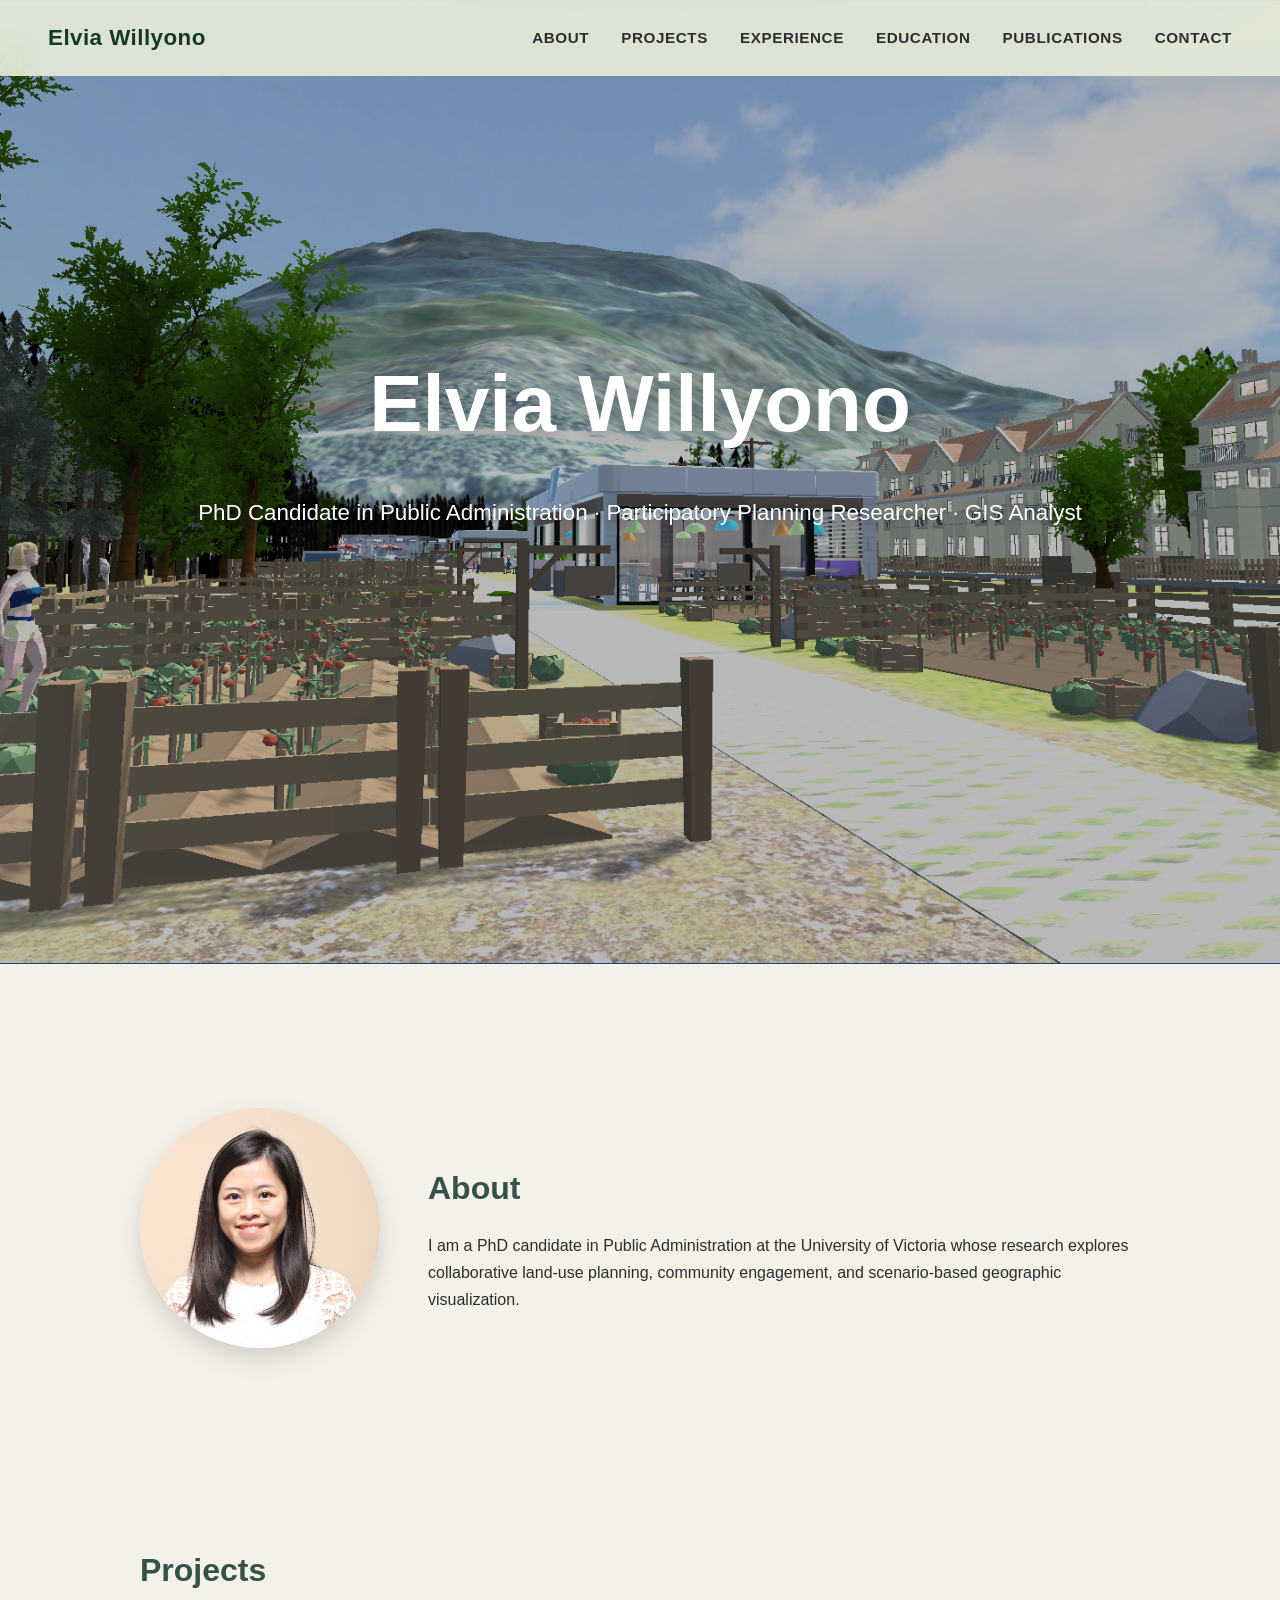
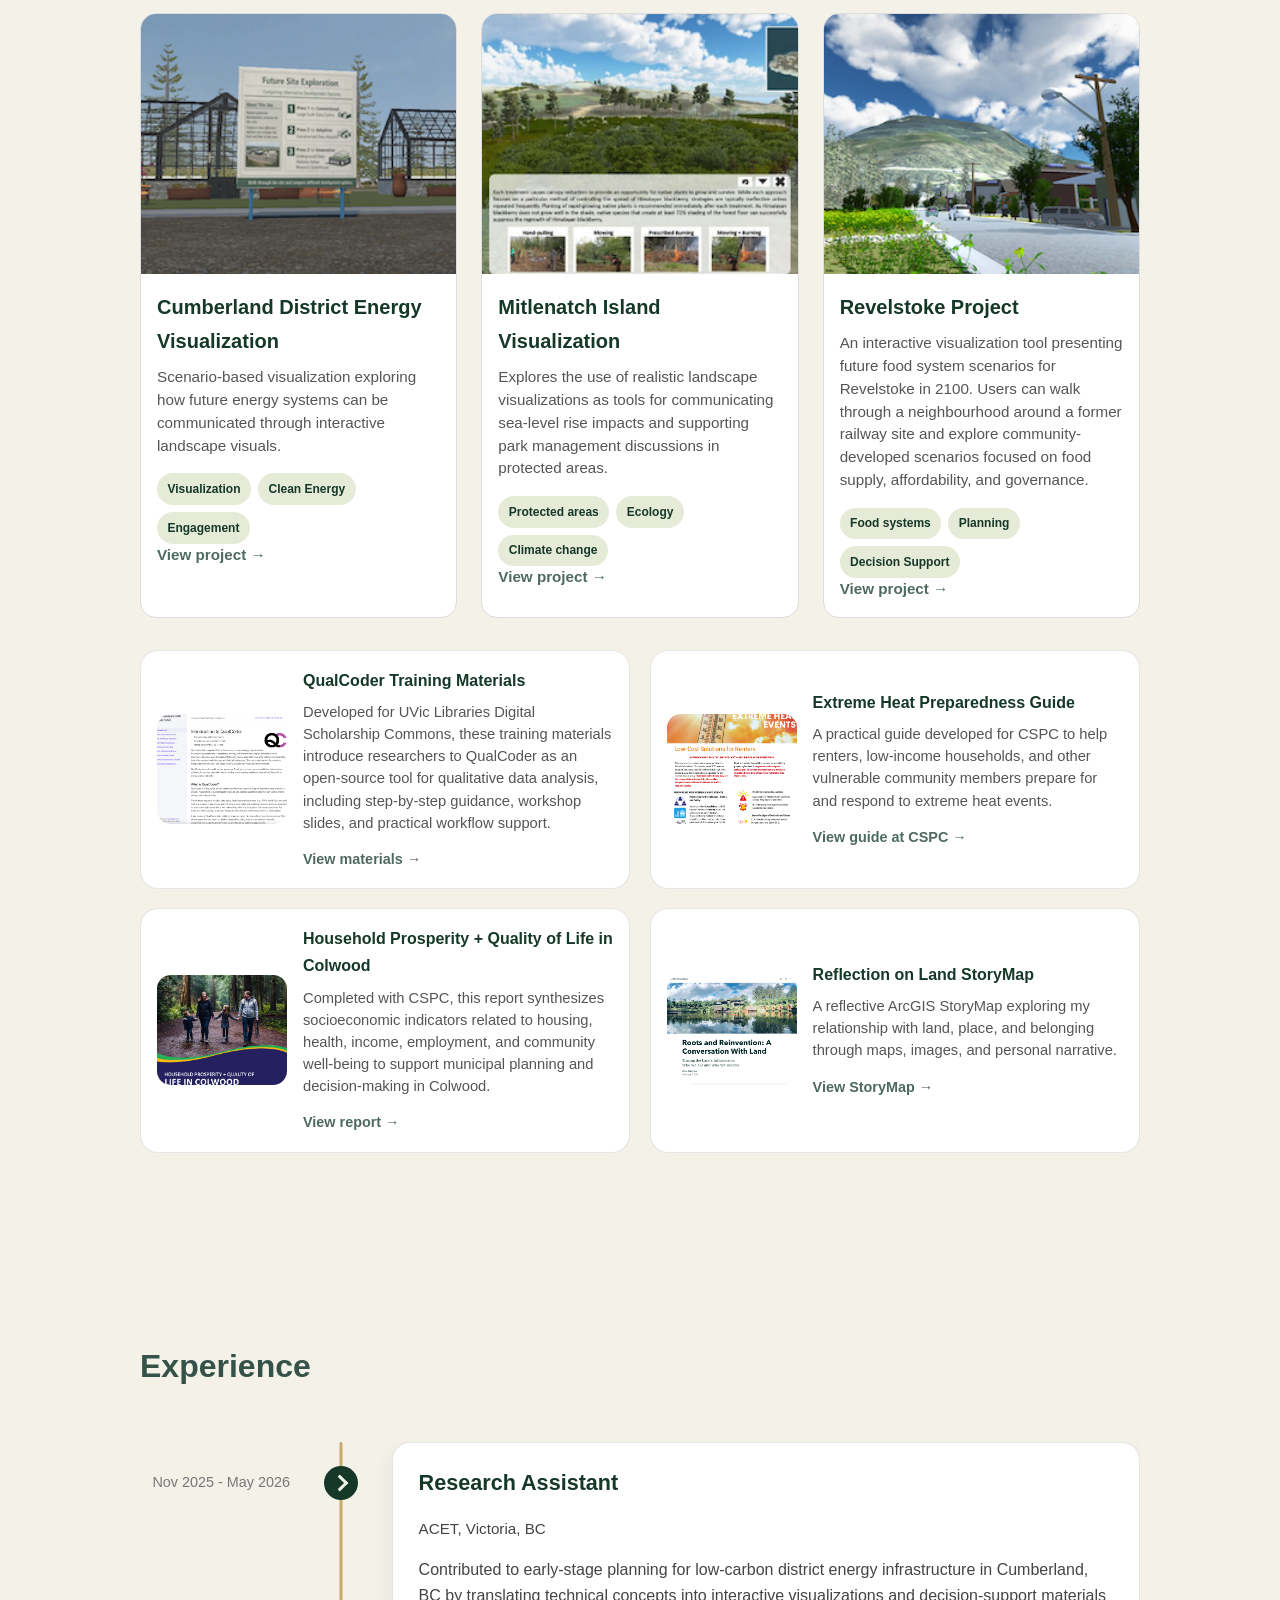
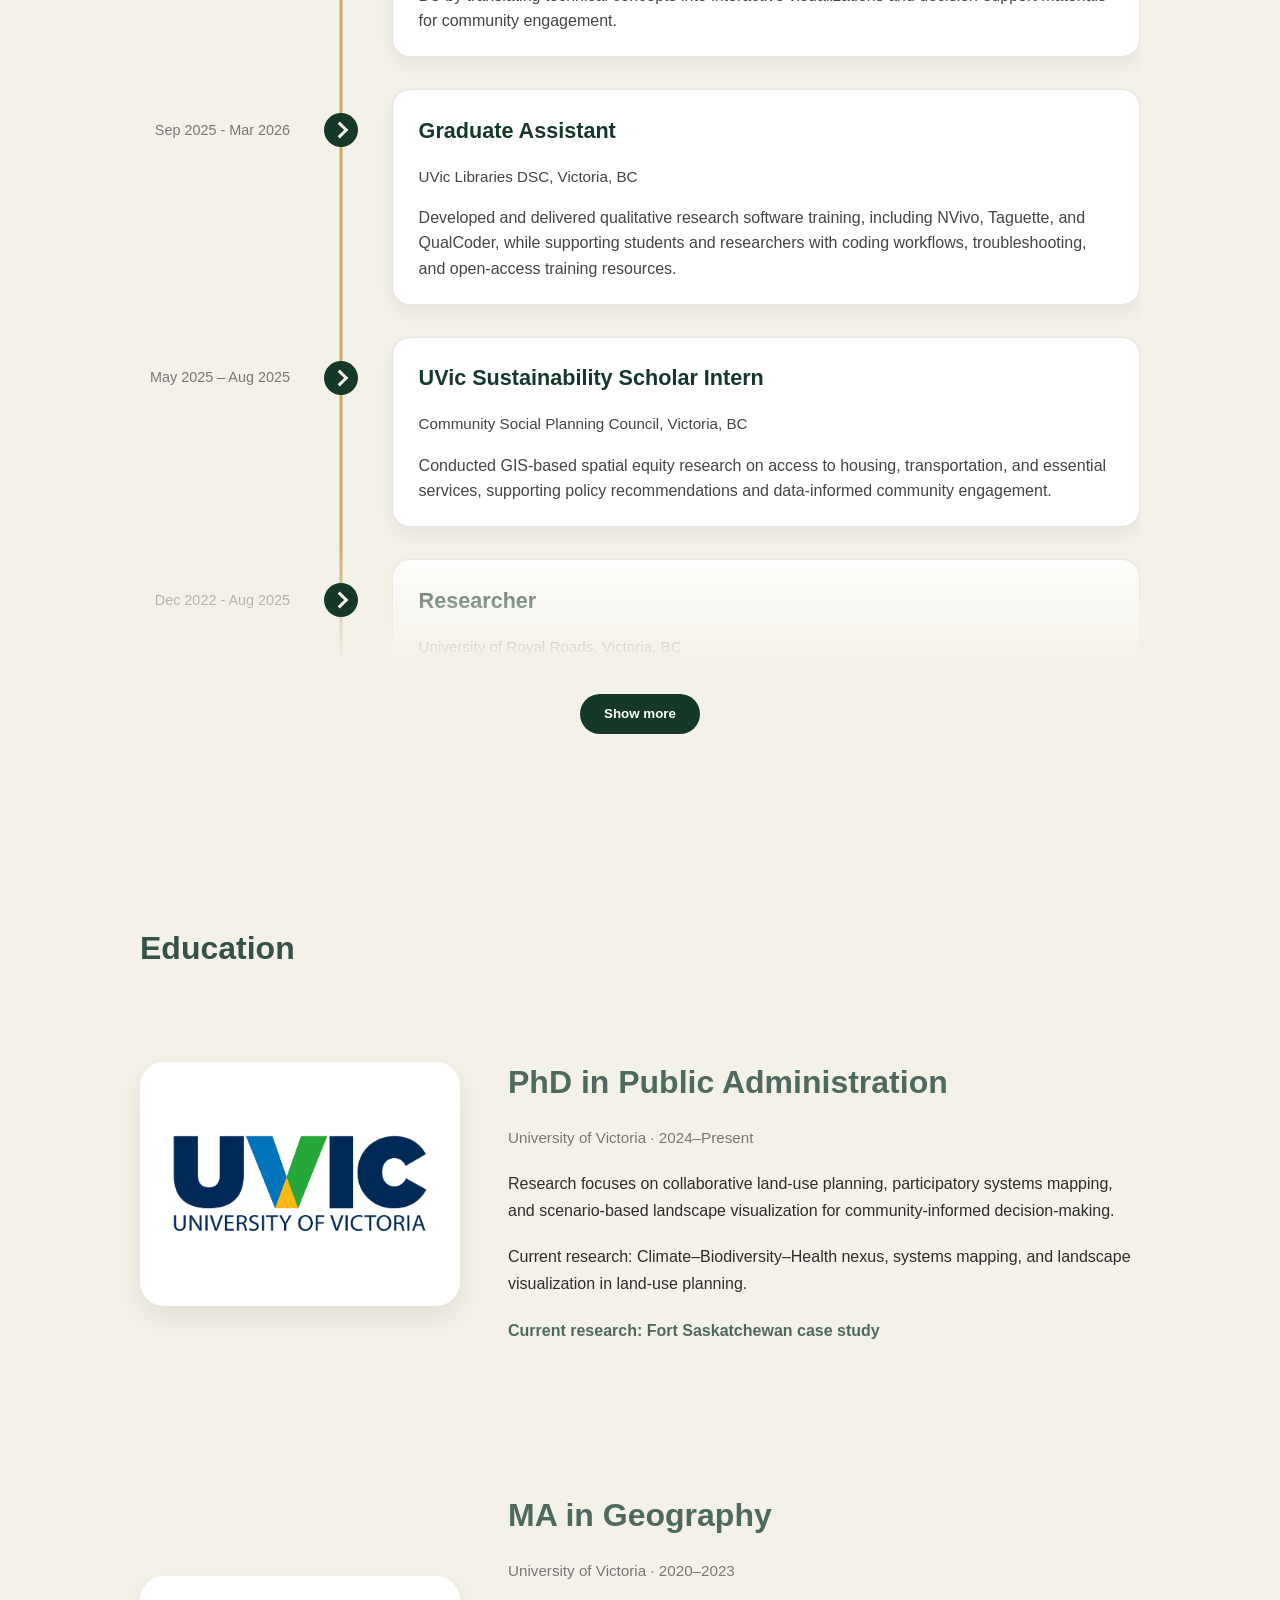
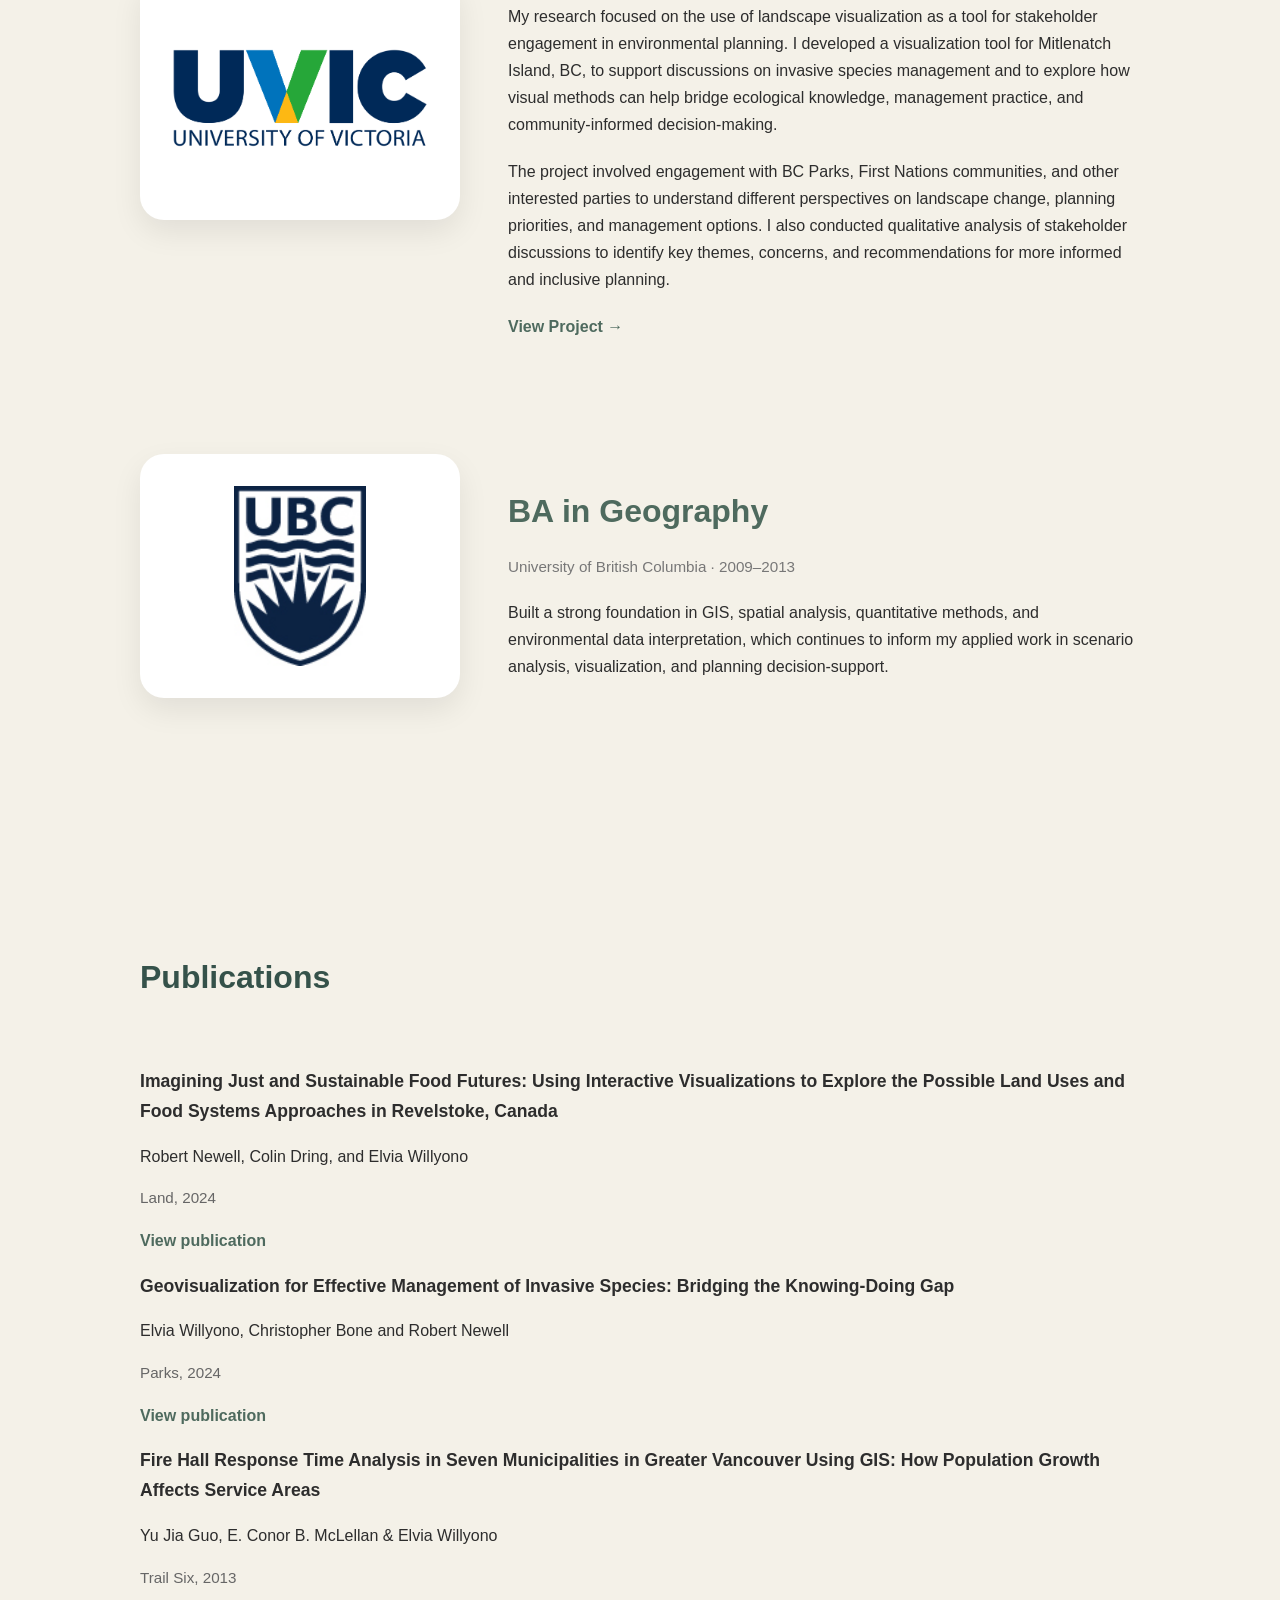
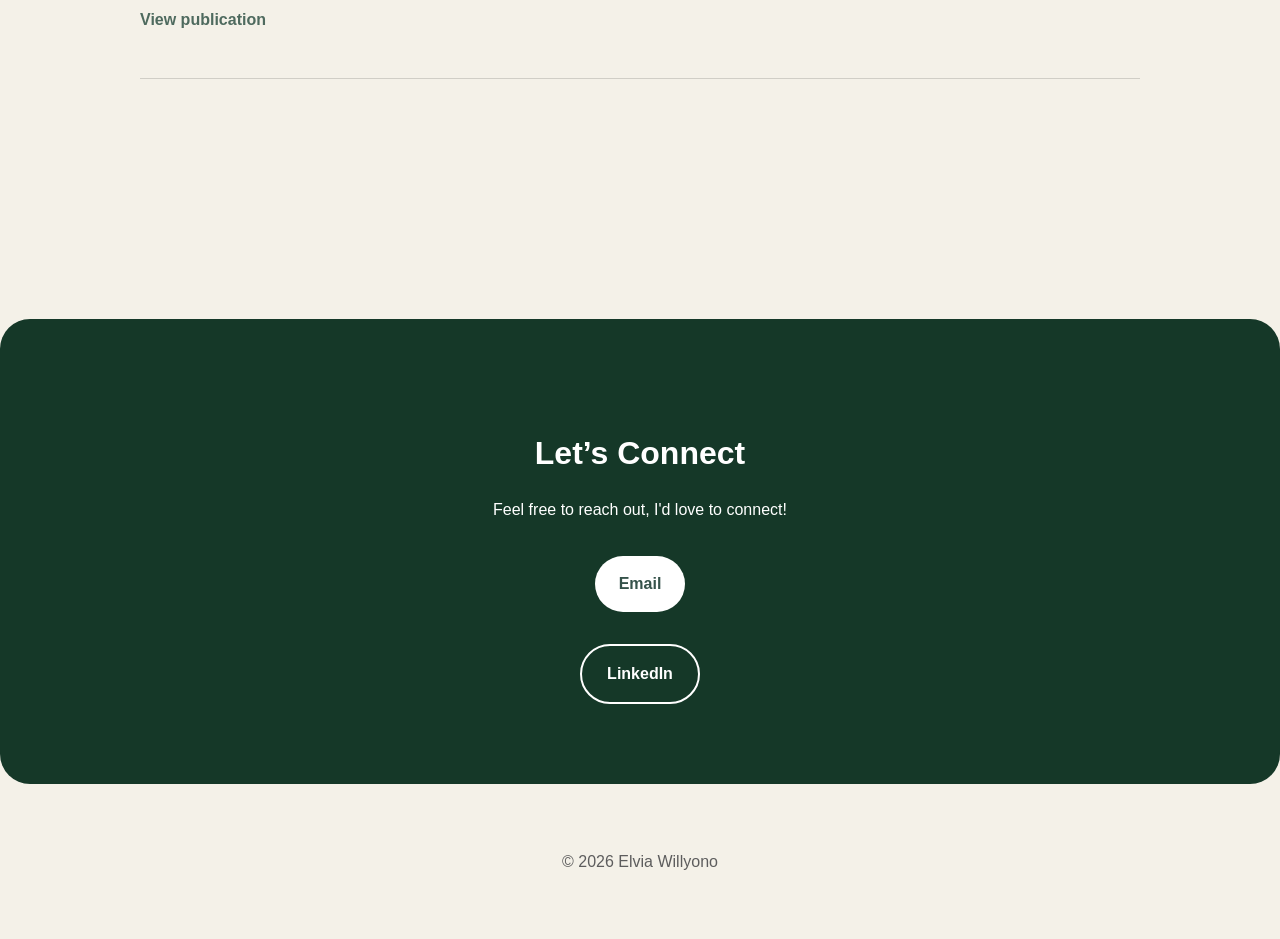
==== index.html @ a0596241 "Update index.html" ====
<!DOCTYPE html>
<html lang="en">
<head>
  <meta charset="UTF-8">
  <meta name="viewport" content="width=device-width, initial-scale=1.0">
  <title>Elvia Willyono</title>
  <link rel="icon" type="image/png" href="favicon.png">
  <link rel="stylesheet" href="style.css">
</head>

<body>
  <header>
<nav>

  <div class="nav-logo">
    <a href="/">Elvia Willyono</a>
  </div>

  <div class="nav-links">
    <a href="#about">ABOUT</a>
    <a href="#projects">PROJECTS</a>
    <a href="#experience">EXPERIENCE</a>
    <a href="#education">EDUCATION</a>
    <a href="#publications">PUBLICATIONS</a>
    <a href="#contact" class="mobile-contact-button">CONTACT</a>
  </div>

</nav>

    <section class="hero">
      <div class="hero-overlay">
      <h1>Elvia Willyono</h1>
      <p class="tagline">PhD Candidate in Public Administration · Participatory Planning Researcher · GIS Analyst</p>
      <!--<p>
        I study how participatory systems mapping, scenario development, and landscape visualization can support more collaborative and community-informed planning.
      </p> -->
    </section>
  </header>

 <main>

<!-- ---------- ABOUT ---------- -->

<section id="about">

  <div class="about-section">

    <div class="about-image">
      <img src="images/profile.jpeg">
    </div>

    <div class="about-text">

      <h2>About</h2>

      <p>
        I am a PhD candidate in Public Administration at the University of Victoria whose research explores collaborative land-use planning, community engagement, and scenario-based geographic visualization.
      </p>

    </div>

  </div>

</section>

<!-- ---------- PROJECTS ---------- -->

<section id="projects" class="projects-section">

  <h2>Projects</h2>

  <!-- <p class="section-intro">
    Selected work across landscape visualization, GIS, climate adaptation,
    knowledge translation, and community-informed planning.
  </p> -->

  <!-- Larger project cards -->
  <div class="featured-project-grid">

    <a href="cumberland/" class="gallery-card featured">
      <img src="images/cumberland-thumb.png"
           alt="Cumberland district energy visualization">

      <div class="gallery-card-text">
        <h3>Cumberland District Energy Visualization</h3>

        <p>
          Scenario-based visualization exploring how future energy systems
          can be communicated through interactive landscape visuals.
        </p>

        <div class="project-tags">
          <span>Visualization</span>
          <span>Clean Energy</span>
          <span>Engagement</span>
        </div>

        <p class="project-card-link">View project →</p>
      </div>
    </a>


    <a href="https://triaslab.ca/mitlenatch-island" class="gallery-card featured">
      <img src="images/mitlenatch-thumb.png"
           alt="Mitlenatch Island visualization">

      <div class="gallery-card-text">
        <h3>Mitlenatch Island Visualization</h3>

        <p>
          Explores the use of realistic landscape visualizations as tools for communicating sea-level rise impacts and supporting park 
          management discussions in protected areas.
        </p>

        <div class="project-tags">
          <span>Protected areas</span>
          <span>Ecology</span>
          <span>Climate change</span>
        </div>

        <p class="project-card-link">View project →</p>
      </div>
    </a>


    <a href="https://triaslab.ca/equitable-food-systems" class="gallery-card featured">
      <img src="images/revelstoke-thumb.png"
           alt="Revelstoke project">

      <div class="gallery-card-text">
        <h3>Revelstoke Project</h3>

        <p>
          An interactive visualization tool presenting future food system scenarios for Revelstoke in 2100. Users can walk through a neighbourhood around 
          a former railway site and explore community-developed scenarios focused on food supply, affordability, and governance.
        </p>

        <div class="project-tags">
          <span>Food systems</span>
          <span>Planning</span>
          <span>Decision Support</span>
        </div>

        <p class="project-card-link">View project →</p>
      </div>
    </a>

  </div>


  <!-- Smaller project cards -->
<div class="small-project-grid">

  <a href="https://uviclibraries.github.io/qualcoder/" 
      class="small-project-card"
      target="_blank"
      rel="noopener noreferrer">
    
    <img src="images/qualcoder-thumb.png"
         alt="QualCoder workshop materials">

    <div class="small-project-content">
      <h3>QualCoder Training Materials</h3>

      <p>
        Developed for UVic Libraries Digital Scholarship Commons, these training materials introduce researchers to QualCoder 
        as an open-source tool for qualitative data analysis, including step-by-step guidance, workshop slides, and practical workflow support.
      </p>

      <span class="small-project-link">View materials →</span>
    </div>
  </a>
  
  <a href="https://communitycouncil.ca/preparing-for-extreme-heat-events/" 
    class="small-project-card"
    target="_blank"
    rel="noopener noreferrer">
    
    <img src="images/cspc-thumb.png"
         alt="Extreme heat preparedness guide">

    <div class="small-project-content">
      <h3>Extreme Heat Preparedness Guide</h3>

      <p>
        A practical guide developed for CSPC to help renters, low-income households,
        and other vulnerable community members prepare for and respond to extreme heat events.
      </p>      

      <span class="small-project-link">View guide at CSPC →</span>
    </div>
  </a>


  <a href="https://www.colwood.ca/sites/default/files/2024-06/CSPC_Colwood%20Prosperity%20Project_April%2021_2023.pdf"
    class="small-project-card"
    target="_blank"
    rel="noopener noreferrer">
    
    <img src="images/colwood-thumb.png"
         alt="Household prosperity report for Colwood">

    <div class="small-project-content">
      <h3>Household Prosperity + Quality of Life in Colwood</h3>

      <p>
        Completed with CSPC, this report synthesizes socioeconomic indicators related to housing, health, income, employment, 
        and community well-being to support municipal planning and decision-making in Colwood.
      </p>

      <span class="small-project-link">View report →</span>
    </div>
  </a>

  <a href="https://storymaps.arcgis.com/stories/a9d90d03248b4c1bad5280a3660bb5fb" class="small-project-card"
    target="_blank"
    rel="noopener noreferrer">
    
    <img src="images/storymap-thumb.png"
         alt="ArcGIS StoryMap project">

    <div class="small-project-content">
      <h3>Reflection on Land StoryMap</h3>

      <p>
        A reflective ArcGIS StoryMap exploring my relationship with land, place, and belonging through maps, 
        images, and personal narrative.
      </p>

      <span class="small-project-link">View StoryMap →</span>
    </div>
  </a>

</div>

</section>

<!-- ---------- EXPERIENCE ---------- -->

<section id="experience" class="experience-section">

  <h2>Experience</h2>

  <div class="experience-timeline-wrapper" id="experienceTimeline">

    <div class="experience-timeline">

      <article class="experience-item">
        <div class="experience-date">Nov 2025 - May 2026</div>

        <div class="experience-marker"></div>

        <div class="experience-card">
          <h3>Research Assistant</h3>
          <p class="experience-meta">
            ACET, Victoria, BC
          </p>
          <p>
            Contributed to early-stage planning for low-carbon district energy infrastructure in Cumberland, BC 
            by translating technical concepts into interactive visualizations and decision-support materials 
            for community engagement.
          </p>
        </div>
      </article>


      <article class="experience-item">
        <div class="experience-date">Sep 2025 - Mar 2026</div>

        <div class="experience-marker"></div>

        <div class="experience-card">
          <h3>Graduate Assistant</h3>
          <p class="experience-meta">
            UVic Libraries DSC, Victoria, BC
          </p>
          <p>
            Developed and delivered qualitative research software training, including NVivo, 
            Taguette, and QualCoder, while supporting students and researchers with coding 
            workflows, troubleshooting, and open-access training resources.
          </p>
        </div>
      </article>


      <article class="experience-item">
        <div class="experience-date">May 2025 – Aug 2025</div>

        <div class="experience-marker"></div>

        <div class="experience-card">
          <h3>UVic Sustainability Scholar Intern</h3>
          <p class="experience-meta">
            Community Social Planning Council, Victoria, BC
          </p>
          <p>
            Conducted GIS-based spatial equity research on access to housing, transportation, 
            and essential services, supporting policy recommendations and data-informed community engagement.
          </p>
        </div>
      </article>


      <article class="experience-item">
        <div class="experience-date">Dec 2022 - Aug 2025</div>

        <div class="experience-marker"></div>

        <div class="experience-card">
          <h3> Researcher</h3>
          <p class="experience-meta">
            University of Royal Roads, Victoria, BC
          </p>
          <p>
            Developed interactive visualizations of community-generated food system scenarios for Revelstoke, BC, 
            supporting stakeholder workshops on climate justice, food systems planning, and JEDI-informed futures.
          </p>
        </div>
      </article>


      <article class="experience-item">
        <div class="experience-date">Dec 2022 - Dec 2023</div>

        <div class="experience-marker"></div>

        <div class="experience-card">
          <h3>Research Assistant</h3>
          <p class="experience-meta">
            Community Social Planning Council, Victoria, BC
          </p>
          <p>
            Co-developed a practical extreme heat preparedness guide and a household prosperity baseline 
            report for the City of Colwood, translating research and socioeconomic indicators into public-facing 
            and policy-relevant resources.
          </p>
        </div>
      </article>

      <article class="experience-item">
        <div class="experience-date">Jul 2021 - Dec 2021</div>

        <div class="experience-marker"></div>

        <div class="experience-card">
          <h3>Teaching Assistant</h3>
          <p class="experience-meta">
            University of Victoria, Victoria, BC
          </p>
          <p>
            Supported undergraduate instruction in GPS navigation, 
            field data collection, GIS analysis, spatial modelling, mapping, and multicriteria analysis.
          </p>
        </div>
      </article>

      <article class="experience-item">
        <div class="experience-date">Sep 2016 - Aug 2020</div>

        <div class="experience-marker"></div>

        <div class="experience-card">
          <h3>IT Manager/Associate Geospatial Specialist</h3>
          <p class="experience-meta">
            Government Technology Agency of Singapore
          </p>
          <p>
            Managed GIS and IT projects supporting public service delivery, including a rapid public-facing parks 
            footfall web map, a multi-million-dollar tree inventory platform, and technical documentation for 
            system implementation.
          </p>
        </div>
      </article>

      <article class="experience-item">
        <div class="experience-date">Jan 2016 - Sep 2016</div>

        <div class="experience-marker"></div>

        <div class="experience-card">
          <h3>Research Assistant</h3>
          <p class="experience-meta">
            National Institute of Education, Singapore
          </p>
          <p>
            Contributed to an online resource portal for secondary school teachers to support the integration of 
            GIS and geospatial technologies into classroom learning.
          </p>
        </div>
      </article>

       <article class="experience-item">
        <div class="experience-date">Jan 2014 - Jan 2014</div>

        <div class="experience-marker"></div>

        <div class="experience-card">
          <h3>GIS Engineert</h3>
          <p class="experience-meta">
            Esri, Singapore
          </p>
          <p>
            Managed large-scale spatial databases, standardized GIS data governance processes, 
            automated geospatial workflows, and delivered professional ArcGIS training across multiple technical topics.
          </p>
        </div>
      </article>

    </div>

  </div>

  <button class="show-more-button" onclick="toggleExperience()" id="experienceButton">
    Show more
  </button>

</section>

<!-- ---------- EDUCATION ---------- -->

<section id="education">

  <h2>Education</h2>

  <div class="education-card">

    <div class="education-image">
      <img src="images/uvic-thumb.png"
           alt="University of Victoria">
    </div>

    <div class="education-content">

      <h3>
        PhD in Public Administration
      </h3>

      <p class="education-meta">
        University of Victoria · 2024–Present
      </p>

      <p>
        Research focuses on collaborative land-use planning,
        participatory systems mapping, and scenario-based
        landscape visualization for community-informed
        decision-making.
      </p>

      <p class="education-note">
        Current research: Climate–Biodiversity–Health nexus, systems mapping,
        and landscape visualization in land-use planning.
      </p>

      <a class="education-link" target="_blank"
         href="https://triaslab.ca/land-use">
        Current research: Fort Saskatchewan case study
      </a>

    </div>

  </div>

  <div class="education-card">

    <div class="education-image">
      <img src="images/uvic-thumb.png"
           alt="University of Victoria">
    </div>

    <div class="education-content">

      <h3>
        MA in Geography
      </h3>

      <p class="education-meta">
        University of Victoria · 2020–2023
      </p>

      <p>
        My research focused on the use of landscape visualization as a tool for stakeholder engagement 
        in environmental planning. I developed a visualization tool for Mitlenatch Island, BC, to support discussions 
        on invasive species management and to explore how visual methods can help bridge ecological knowledge, 
        management practice, and community-informed decision-making.
      </p>

      <p>
        The project involved engagement with BC Parks, First Nations communities, and other interested parties to understand 
        different perspectives on landscape change, planning priorities, and management options. I also conducted qualitative 
        analysis of stakeholder discussions to identify key themes, concerns, and recommendations for more informed and 
        inclusive planning.
      </p>

      <a class="education-link" target="_blank"
         href="https://triaslab.ca/mitlenatch-island">
        View Project →
      </a>

    </div>

  </div>

  <div class="education-card">

    <div class="education-image">
      <img src="images/ubc-thumb.jpg"
           alt="University of British Columbia">
    </div>

    <div class="education-content">

      <h3>
        BA in Geography
      </h3>

      <p class="education-meta">
        University of British Columbia · 2009–2013
      </p>

      <p>
        Built a strong foundation in GIS, spatial analysis, quantitative methods, and environmental data interpretation, 
        which continues to inform my applied work in scenario analysis, visualization, and planning decision-support.
      </p>

    </div>

  </div>

</section>

<!-- ---------- PUBLICATIONS ---------- -->

<section id="publications">

  <h2>Publications</h2>

  <div class="publication-item">

    <p class="pub-title">
      Imagining Just and Sustainable Food Futures: Using Interactive Visualizations to Explore the Possible Land Uses and Food Systems Approaches in Revelstoke, Canada 
    </p>
    <p class="pub-authors">
      Robert Newell, Colin Dring, and Elvia Willyono
    </p>
    <p class="pub-details">
      Land, 2024
    </p>
    <p>
      <a href="https://www.mdpi.com/2073-445X/13/9/1345" target="_blank">
        View publication
      </a>
    </p>

   <p class="pub-title">
      Geovisualization for Effective Management of Invasive Species: Bridging the Knowing-Doing Gap
    </p>
    <p class="pub-authors">
      Elvia Willyono, Christopher Bone and Robert Newell
    </p>
    <p class="pub-details">
      Parks, 2024
    </p>
    <p>
      <a href="https://www.researchgate.net/profile/Robert-Newell-3/publication/380873607_Geovisualisation_for_effective_management_of_invasive_species_Bridging_the_knowing-doing_gap/links/66a7e19175fcd863e5e87e8a/Geovisualisation-for-effective-management-of-invasive-species-Bridging-the-knowing-doing-gap.pdf" target="_blank">
        View publication
      </a>
    </p> 

    <p class="pub-title">
      Fire Hall Response Time Analysis in Seven Municipalities in Greater Vancouver Using GIS: How Population Growth Affects Service Areas
    </p>
    <p class="pub-authors">
      Yu Jia Guo, E. Conor B. McLellan & Elvia Willyono
    </p>
    <p class="pub-details">
      Trail Six, 2013
    </p>
    <p>
      <a href="https://trailsix.sites.olt.ubc.ca/files/2017/03/Volume-7-Trail-Six.pdf#page=29" target="_blank">
        View publication
      </a>
    </p> 
  </div>

</section>

</main>

<!-- ---------- CONTACT ---------- --> 
  
<section id="contact" class="contact-section">  
  <h2>Let’s Connect</h2>

  <p>
    Feel free to reach out, I'd love to connect!
  </p>

  <div class="email-container">

  <div class="email-box"
       id="email-box"
       onmouseenter="showEmail()"
       onmouseleave="hideEmail()"
       onclick="copyEmail(event)">

    <span id="email-text">Email</span>

    <button class="copy-button"
            id="copy-btn">
      Copy
    </button>

  </div>

</div>

  <div class="contact-buttons">

    <a class="contact-button secondary"
       href="https://linkedin.com/in/elviaw"
       target="_blank">

       LinkedIn

    </a>

  </div>

</section>

  <!-- FOOTER -->
  
  <footer>
    
    <p>© 2026 Elvia Willyono</p>
    
  </footer>
  
<script>
const myEmail = "elviaw@uvic.ca";

function isMobile() {
  return window.innerWidth <= 768;
}

function showEmail() {
  if (isMobile()) return;

  const box = document.getElementById("email-box");
  box.classList.add("expanded");

  document.getElementById("email-text").innerText = myEmail;
}

function hideEmail() {
  if (isMobile()) return;

  const box = document.getElementById("email-box");
  box.classList.remove("expanded");

  document.getElementById("email-text").innerText = "Email";
  document.getElementById("copy-btn").innerText = "Copy";
}

function copyEmail(event) {
  event.stopPropagation();

  navigator.clipboard.writeText(myEmail);

  const box = document.getElementById("email-box");
  box.classList.add("expanded");

  document.getElementById("email-text").innerText =
    myEmail;

  document.getElementById("copy-btn").style.display =
  "inline-block";

  document.getElementById("copy-btn").innerText =
  "Copied!";

  setTimeout(() => {
    document.getElementById("copy-btn").innerText = "Copy";

    if (isMobile()) {
      box.classList.remove("expanded");
      document.getElementById("email-text").innerText = "Email";
    }
  }, 1500);
}
</script>

<script>
  function toggleExperience() {
    const timeline = document.getElementById("experienceTimeline");
    const button = document.getElementById("experienceButton");

    timeline.classList.toggle("expanded");

    if (timeline.classList.contains("expanded")) {
      button.textContent = "Show less";
    } else {
      button.textContent = "Show more";
    }
  }
</script>

</body>
</html>
---- style.css ----
/* =========================================================
   1. GLOBAL / ALL PAGES
========================================================= */

html {
  scroll-behavior: smooth;
}

body {
  margin: 0;
  font-family: 'Montserrat', sans-serif;
  background-color: #f4f1e8;
  color: #2d2d2d;
  line-height: 1.7;
}

main {
  max-width: 1000px;
  margin: auto;
  padding: 4rem 2rem;
}

section {
  padding: 5rem 0;
}

h2 {
  color: #35524a;
  font-size: 2rem;
  margin-bottom: 1rem;
}


/* =========================================================
   2. NAVIGATION / ALL PAGES - Fixed top navigation bar.
========================================================= */

nav {
  position: fixed;
  top: 0;
  width: 100%;
  display: flex;
  justify-content: space-between;
  align-items: center;
  padding: 1.2rem 3rem;
  background: rgba(229, 235, 215, 0.92);
  backdrop-filter: blur(12px);
  z-index: 1000;
  box-sizing: border-box;
}

.nav-logo a {
  text-decoration: none;
  color: #153828;
  font-size: 1.4rem;
  font-weight: 700;
  letter-spacing: 0.02em;
}

.nav-links {
  display: flex;
  gap: 2rem;
}

.nav-links a {
  text-decoration: none;
  color: #2d2d2d;
  font-weight: 600;
  font-size: 0.95rem;
  letter-spacing: 0.04em;
  transition: 0.2s;
}

.nav-links a:hover {
  opacity: 0.65;
}


/* =========================================================
   3. HOME PAGE HERO - Main landing-page hero section.
========================================================= */

.hero {
  height: 100vh;
  background-image:
    linear-gradient(
      rgba(0, 0, 0, 0.28),
      rgba(0, 0, 0, 0.28)
    ),
    url("images/hero.png");
  background-size: cover;
  background-position: center;
  background-repeat: no-repeat;
  display: flex;
  align-items: center;
  justify-content: center;
  text-align: center;
  padding: 2rem;
  color: white;
}

.hero-overlay {
  max-width: 900px;
  transform: translateY(-70px);
}

.hero h1 {
  font-size: 5rem;
  margin-bottom: 1rem;
  font-weight: 700;
  text-shadow: 0 4px 18px rgba(0, 0, 0, 0.25);
}

.hero p {
  font-size: 1.4rem;
  font-weight: 400;
  text-shadow: 0 2px 10px rgba(0, 0, 0, 0.20);
}


/* =========================================================
   4. HOME PAGE: ABOUT SECTION
========================================================= */

.about-section {
  display: flex;
  gap: 3rem;
  align-items: center;
  flex-wrap: wrap;
}

.about-image img {
  width: 240px;
  height: 240px;
  object-fit: cover;
  border-radius: 50%;
  box-shadow: 0 10px 25px rgba(0, 0, 0, 0.15);
}

.about-text {
  flex: 1;
  min-width: 300px;
}


/* =========================================================
   5. EDUCATION CARDS
========================================================= */

.education-card {
  display: grid;
  grid-template-columns: 320px 1fr;
  gap: 3rem;
  align-items: center;
  margin-top: 3rem;
  padding-bottom: 4rem;
}

.education-image {
  background: white;
  border-radius: 24px;
  padding: 2rem;
  box-shadow: 0 12px 30px rgba(0, 0, 0, 0.08);
}

.education-image img {
  width: 100%;
  height: 180px;
  object-fit: contain;
  display: block;
}

.education-content h3 {
  font-size: 2rem;
  margin-bottom: 0.5rem;
  color: #4e6a5e;
}

.education-meta {
  color: #777;
  font-size: 0.95rem;
  margin-bottom: 1.5rem;
}

.education-content p {
  margin-bottom: 1.2rem;
}

.education-link {
  color: #4e6a5e;
  font-weight: 700;
  text-decoration: none;
}

.education-link:hover {
  opacity: 0.7;
}

/* =========================================================
   EXPERIENCE SECTION
========================================================= */

.experience-section {
  padding: 5rem 0;
}

.experience-section h2 {
  margin-bottom: 3rem;
}

.experience-timeline-wrapper {
  position: relative;
  max-height: 820px;
  overflow: hidden;
  transition: max-height 0.4s ease;
}

.experience-timeline-wrapper::after {
  content: "";
  position: absolute;
  left: 0;
  right: 0;
  bottom: 0;
  height: 120px;
  background: linear-gradient(
    rgba(244, 241, 232, 0),
    #f4f1e8
  );
  pointer-events: none;
  transition: opacity 0.3s ease;
}

.experience-timeline-wrapper.expanded {
  max-height: 3000px;
}

.experience-timeline-wrapper.expanded::after {
  opacity: 0;
}

.experience-timeline {
  position: relative;
}

.experience-timeline::before {
  content: "";
  position: absolute;
  top: 0;
  bottom: 0;
  left: calc(150px + 1rem + 35px);
  width: 3px;
  background-color: #c8a96b;
  border-radius: 999px;
  transform: translateX(-50%);
  z-index: 0;
}

.experience-item {
  display: grid;
  grid-template-columns: 150px 70px 1fr;
  gap: 1rem;
  margin-bottom: 2rem;
  align-items: start;
}

.experience-date {
  color: #777;
  font-size: 0.9rem;
  line-height: 1.5;
  padding-top: 1.9rem;
  text-align: right;
}

.experience-marker {
  position: relative;
  width: 34px;
  height: 34px;
  background-color: #153828;
  border-radius: 50%;
  justify-self: center;
  margin-top: 1.5rem;
  z-index: 2;
}

.experience-marker::before {
  content: "";
  position: absolute;
  top: 50%;
  left: 50%;
  width: 9px;
  height: 9px;
  border-top: 3px solid #f4f1e8;
  border-right: 3px solid #f4f1e8;
  transform: translate(-60%, -50%) rotate(45deg);
}

.experience-marker img {
  width: 100%;
  height: 100%;
  display: block;
  object-fit: contain;
}

.experience-card {
  background: white;
  border: 1px solid rgba(45, 45, 45, 0.12);
  border-radius: 18px;
  padding: 1.4rem 1.6rem;
  box-shadow: 0 8px 22px rgba(0, 0, 0, 0.06);
}

.experience-card h3 {
  margin-top: 0;
  margin-bottom: 0.4rem;
  color: #153828;
  font-size: 1.35rem;
}

.experience-meta {
  color: #777;
  font-size: 0.95rem;
  margin-bottom: 1rem;
}

.experience-card p {
  margin-bottom: 0;
  color: #444;
  line-height: 1.6;
}

.show-more-button {
  display: block;
  margin: 2rem auto 0;
  padding: 0.8rem 1.5rem;
  border: none;
  border-radius: 999px;
  background-color: #153828;
  color: white;
  font-weight: 600;
  cursor: pointer;
  transition: 0.2s ease;
}

.show-more-button:hover {
  transform: translateY(-2px);
  opacity: 0.9;
}


/* =========================================================
   6. HOME PAGE: PUBLICATIONS
========================================================= */

.publication-item {
  padding: 1.8rem 0;
  border-bottom: 1px solid rgba(45, 45, 45, 0.18);
}

.pub-title {
  font-weight: 700;
  font-size: 1.1rem;
  color: #2d2d2d;
  margin-bottom: 0.4rem;
}

.pub-authors {
  margin-bottom: 0.3rem;
}

.pub-details {
  color: #666;
  font-size: 0.95rem;
}

.publication-item a {
  color: #4e6a5e;
  font-weight: 600;
  text-decoration: none;
}

.publication-item a:hover {
  text-decoration: underline;
}

/* =========================================================
   7. PROJECTS SECTION
========================================================= */

.projects-section {
  padding: 5rem 0;
}

.section-intro {
  max-width: 760px;
  margin-bottom: 3rem;
  color: #555;
  line-height: 1.7;
}

/* Larger project cards */

.featured-project-grid {
  display: grid;
  grid-template-columns: repeat(3, 1fr);
  gap: 1.5rem;
  margin-bottom: 2rem;
}

.gallery-card.featured {
  min-height: 540px;
}

.gallery-card.featured img {
  height: 260px;
}

.gallery-card.featured h3 {
  font-size: 1.25rem;
  color: #153828;
}

.project-card-link {
  margin-top: 1rem;
  color: #4e6a5e !important;
  font-weight: 700;
}

/* Tags */

.project-tags {
  display: flex;
  flex-wrap: wrap;
  gap: 0.45rem;
  margin-top: 1rem;
}

.project-tags span {
  font-size: 0.75rem;
  background: #e5ebd7;
  color: #153828;
  padding: 0.35rem 0.65rem;
  border-radius: 999px;
  font-weight: 600;
}

/* Smaller horizontal project cards */

.small-project-grid {
  display: grid;
  grid-template-columns: repeat(2, 1fr);
  gap: 1.2rem;
  margin-top: 2rem;
}

.small-project-card {
  display: grid;
  grid-template-columns: 130px 1fr;
  gap: 1rem;
  align-items: center;
  background: #fff;
  border: 1px solid rgba(45, 45, 45, 0.12);
  border-radius: 18px;
  padding: 1rem;
  text-decoration: none;
  color: inherit;
  transition: transform 0.2s ease, box-shadow 0.2s ease;
}

.small-project-card:hover {
  transform: translateY(-3px);
  box-shadow: 0 10px 24px rgba(0, 0, 0, 0.08);
}

.small-project-card img {
  width: 130px;
  height: 110px;
  object-fit: cover;
  border-radius: 14px;
  display: block;
}

.small-project-content h3 {
  margin-top: 0;
  margin-bottom: 0.45rem;
  color: #153828;
  font-size: 1rem;
}

.small-project-content p {
  margin: 0 0 0.7rem;
  color: #555;
  line-height: 1.5;
  font-size: 0.92rem;
}

.small-project-link {
  color: #4e6a5e;
  font-weight: 700;
  font-size: 0.9rem;
}

/* =========================================================
   8. CUMBERLAND PAGE: HERO Cumberland-specific top section.
========================================================= */

.cumberland-hero {
  height: 100vh;
  display: flex;
  align-items: center;
  justify-content: flex-start;
  background-image:
    linear-gradient(
      to right,
      rgba(248, 248, 244, 0.97) 0%,
      rgba(248, 248, 244, 0.94) 34%,
      rgba(248, 248, 244, 0.68) 52%,
      rgba(248, 248, 244, 0.12) 72%,
      rgba(248, 248, 244, 0.00) 100%
    ),
    url("../images/cumberland-hero.png");
  background-size: cover;
  background-position: center;
  padding-left: 5rem;
}

.cumberland-hero .hero-overlay {
  max-width: 560px;
  text-align: left;
}

.cumberland-hero h1 {
  font-size: 6rem;
  line-height: 0.95;
  color: #153828;
  margin-bottom: 2rem;
  text-shadow: none;
}

.cumberland-hero p {
  font-size: 1.3rem;
  line-height: 1.8;
  color: #2d2d2d;
  max-width: 540px;
  text-shadow: none;
}

.cumberland-hero-line {
  width: 85px;
  height: 3px;
  background-color: #c8a96b;
  margin-bottom: 2rem;
  border-radius: 999px;
}


/* =========================================================
   9. CUMBERLAND PAGE: APPROACH / MODEL COMPARISON
========================================================= */

.model-comparison {
  margin-top: 0.5rem !important;
  margin-bottom: 1rem !important;
  padding-top: 0 !important;
  padding-bottom: 0 !important;
}

.model-comparison h3 {
  margin-top: 0 !important;
  margin-bottom: 1rem;
}

.comparison-grid {
  display: grid;
  grid-template-columns: 1fr 1fr;
  gap: 1.5rem;
  margin-bottom: 0.8rem;
}

.comparison-grid figure {
  margin: 0;
}

.comparison-grid img {
  width: 100%;
  height: auto;
  border-radius: 12px;
  border: 1px solid #ddd;
  display: block;
}

.comparison-grid figcaption {
  margin-top: 0.5rem;
  margin-bottom: 0;
  font-size: 0.9rem;
  color: #666;
  text-align: center;
}

.model-caption {
  margin-top: 0.8rem;
  margin-bottom: 0;
  line-height: 1.7;
  color: #444;
}


/* =========================================================
   10. CUMBERLAND PAGE: LOCATION / MAP SECTION
========================================================= */

.location-section {
  display: grid;
  grid-template-columns: 1fr 1fr;
  gap: 3rem;
  align-items: center;
}

.location-text h2 {
  margin-top: 0;
}

.map-box iframe {
  width: 100%;
  height: 360px;
  border: 0;
  border-radius: 24px;
  box-shadow: 0 10px 25px rgba(0, 0, 0, 0.12);
}


/* =========================================================
   11. CUMBERLAND PAGE: GALLERY
========================================================= */

#gallery {
  margin: 4rem 0;
}

.gallery-grid {
  display: grid;
  grid-template-columns: repeat(3, 1fr);
  gap: 1.5rem;
}

.gallery-card {
  display: flex;
  flex-direction: column;
  background: #fff;
  border: 1px solid #ddd;
  border-radius: 16px;
  overflow: hidden;
  text-decoration: none;
  color: inherit;
  min-height: 420px;
  transition: transform 0.2s ease, box-shadow 0.2s ease;
}

.gallery-card:hover {
  transform: translateY(-4px);
  box-shadow: 0 10px 24px rgba(0, 0, 0, 0.12);
}

.gallery-card img {
  width: 100%;
  height: 280px;
  object-fit: cover;
  object-position: top center !important;
  background-color: #f4f1e8;
  display: block;
}

.gallery-card-text {
  padding: 1rem;
  flex: 1;
}

.gallery-card-text h3 {
  margin-top: 0;
  margin-bottom: 0.5rem;
  font-size: 1.05rem;
}

.gallery-card-text p {
  margin: 0;
  line-height: 1.5;
  font-size: 0.95rem;
  color: #555;
}


/* =========================================================
   12. CUMBERLAND PAGE: RELATED WORK
========================================================= */

#related-work {
  margin: 4rem 0;
}

#related-work > p {
  max-width: 900px;
  line-height: 1.7;
  margin-bottom: 1.5rem;
}

.related-work-grid {
  display: grid;
  grid-template-columns: repeat(2, 1fr);
  gap: 1.2rem;
}

.related-card {
  display: block;
  padding: 1.2rem;
  border: 1px solid #ddd;
  border-radius: 14px;
  background: #fff;
  text-decoration: none;
  color: inherit;
  transition: transform 0.2s ease, box-shadow 0.2s ease;
}

.related-card:hover {
  transform: translateY(-3px);
  box-shadow: 0 8px 22px rgba(0, 0, 0, 0.1);
}

.related-card h3 {
  margin-top: 0;
  margin-bottom: 0.6rem;
  font-size: 1.05rem;
}

.related-card p {
  margin-bottom: 0.8rem;
  line-height: 1.6;
  color: #555;
}

.related-card span {
  font-size: 0.9rem;
  font-weight: 600;
  color: #153828;
}


/* =========================================================
   13. CONTACT SECTION - all pages
========================================================= */

.contact-section {
  background-color: #153828;
  color: white;
  padding: 5rem 2rem;
  text-align: center;
  border-radius: 30px;
  margin-top: 6rem;
}

.contact-section h2 {
  color: white;
  margin-bottom: 1rem;
}

.contact-buttons {
  display: flex;
  justify-content: center;
  gap: 1rem;
  flex-wrap: wrap;
  margin-top: 2rem;
}

.contact-button {
  display: inline-block;
  padding: 0.9rem 1.6rem;
  background-color: white;
  color: #35524a;
  text-decoration: none;
  border-radius: 999px;
  font-weight: 600;
  transition: 0.2s;
}

.contact-button:hover {
  transform: translateY(-2px);
  opacity: 0.9;
}

.contact-button.secondary {
  background-color: transparent;
  border: 2px solid white;
  color: white;
}

.email-row {
  display: flex;
  justify-content: center;
  align-items: center;
  gap: 1rem;
  margin-top: 2rem;
  flex-wrap: wrap;
}

.email-text {
  font-weight: 500;
}


/* =========================================================
   14. EMAIL INTERACTION
========================================================= */

.email-container {
  display: flex;
  justify-content: center;
  margin-top: 2rem;
}

.email-box {
  display: inline-flex;
  align-items: center;
  justify-content: center;
  gap: 1rem;
  background-color: white;
  color: #35524a;
  padding: 0.9rem 1.5rem;
  border-radius: 999px;
  font-weight: 600;
  cursor: pointer;
  transition: all 0.25s ease;
}

.copy-button {
  display: none;
  border: none;
  background-color: #35524a;
  color: white;
  padding: 0.45rem 0.9rem;
  border-radius: 999px;
  cursor: pointer;
  font-weight: 600;
  transition: 0.2s;
}

.copy-button:hover {
  opacity: 0.85;
}

.email-box.expanded .copy-button {
  display: inline-block;
}


/* =========================================================
   15. FOOTER / ALL PAGES
========================================================= */

footer {
  text-align: center;
  padding: 3rem;
  color: #5d5d5d;
}


/* =========================================================
   16. RESPONSIVE: TABLET These styles only apply on screens 900px wide or smaller.
========================================================= */

@media (max-width: 900px) {
  .gallery-grid {
    grid-template-columns: repeat(2, 1fr);
  }

   .featured-project-grid {
    grid-template-columns: 1fr;
  }

  .small-project-grid {
    grid-template-columns: 1fr;
  }

  .gallery-card.featured {
    min-height: auto;
  }

  .gallery-card.featured img {
    height: 220px;
  }
}

@media (max-width: 600px) {
  .small-project-card {
    grid-template-columns: 1fr;
  }

  .small-project-card img {
    width: 100%;
    height: 180px;
  }
}


/* =========================================================
   17. RESPONSIVE: MOBILE / TABLET These styles only apply on screens 768px wide or smaller.
========================================================= */

@media (max-width: 768px) {
    nav {
    flex-direction: row;
    justify-content: space-between;
    align-items: center;
    padding: 0.9rem 1.1rem;
  }

  .nav-logo a {
    font-size: 1.1rem;
  }

  .nav-links {
    display: flex;
    justify-content: flex-end;
    align-items: center;
    gap: 0;
  }

  .nav-links a {
    display: none;
  }

  .nav-links a.mobile-contact-button {
    display: inline-block;
    background-color: #153828;
    color: white;
    padding: 0.55rem 1rem;
    border-radius: 999px;
    font-size: 0.85rem;
    font-weight: 600;
    letter-spacing: 0.02em;
  }

  .nav-links a.mobile-contact-button:hover {
    opacity: 0.85;
  }

  .hero {
    padding: 1rem;
    height: 85vh;
  }

  .hero h1 {
    font-size: 2.8rem;
    line-height: 1.1;
  }

  .hero p {
    font-size: 1rem;
  }

  main {
    padding: 2rem 1.2rem;
  }

  section {
    padding: 3rem 0;
  }

  h2 {
    font-size: 1.6rem;
  }

  .about-section {
    flex-direction: column;
    text-align: center;
  }

  .about-image img {
    width: 180px;
    height: 180px;
  }

  .education-card {
    grid-template-columns: 1fr;
  }

  .education-pimage img {
    height: 220px;
  }

  .comparison-grid {
    grid-template-columns: 1fr;
  }

  .location-section {
    grid-template-columns: 1fr;
  }

  .map-box iframe {
    height: 300px;
  }

  .cumberland-hero {
    padding-left: 2rem;
    padding-right: 2rem;
    justify-content: center;
    align-items: center;
    background-image:
      linear-gradient(
        rgba(248, 248, 244, 0.90),
        rgba(248, 248, 244, 0.90)
      ),
      url("../images/cumberland-hero.png");
  }

  .cumberland-hero .hero-overlay {
    max-width: 100%;
    text-align: left;
    margin-left: 0;
  }

  .cumberland-hero h1 {
    font-size: 3.2rem;
  }

  .cumberland-hero p {
    font-size: 1rem;
  }

  .cumberland-hero-line {
    margin-left: 0;
  }

  .related-work-grid {
    grid-template-columns: 1fr;
  }
   
  .experience-timeline::before {
    left: 14px;
    width: 3px;
    transform: translateX(-50%);
  }

  .experience-item {
    grid-template-columns: 28px 1fr;
    gap: 1rem;
  }

  .experience-date {
    grid-column: 2;
    text-align: left;
    padding-top: 0;
    margin-bottom: -0.5rem;
  }

  .experience-marker {
    width: 30px;
    height: 30px;
    margin-top: 0.1rem;
  }

  .experience-marker::before {
    width: 8px;
    height: 8px;
    border-top: 3px solid #f4f1e8;
    border-right: 3px solid #f4f1e8;
  }

  .experience-card {
    grid-column: 2;
  }

  .experience-card h3 {
    font-size: 1.15rem;
  }
}


/* =========================================================
   18. RESPONSIVE: SMALL MOBILE These styles only apply on screens 600px wide or smaller.
========================================================= */

@media (max-width: 600px) {
  .gallery-grid {
    grid-template-columns: 1fr;
  }

  .gallery-card img {
    height: auto;
  }
}
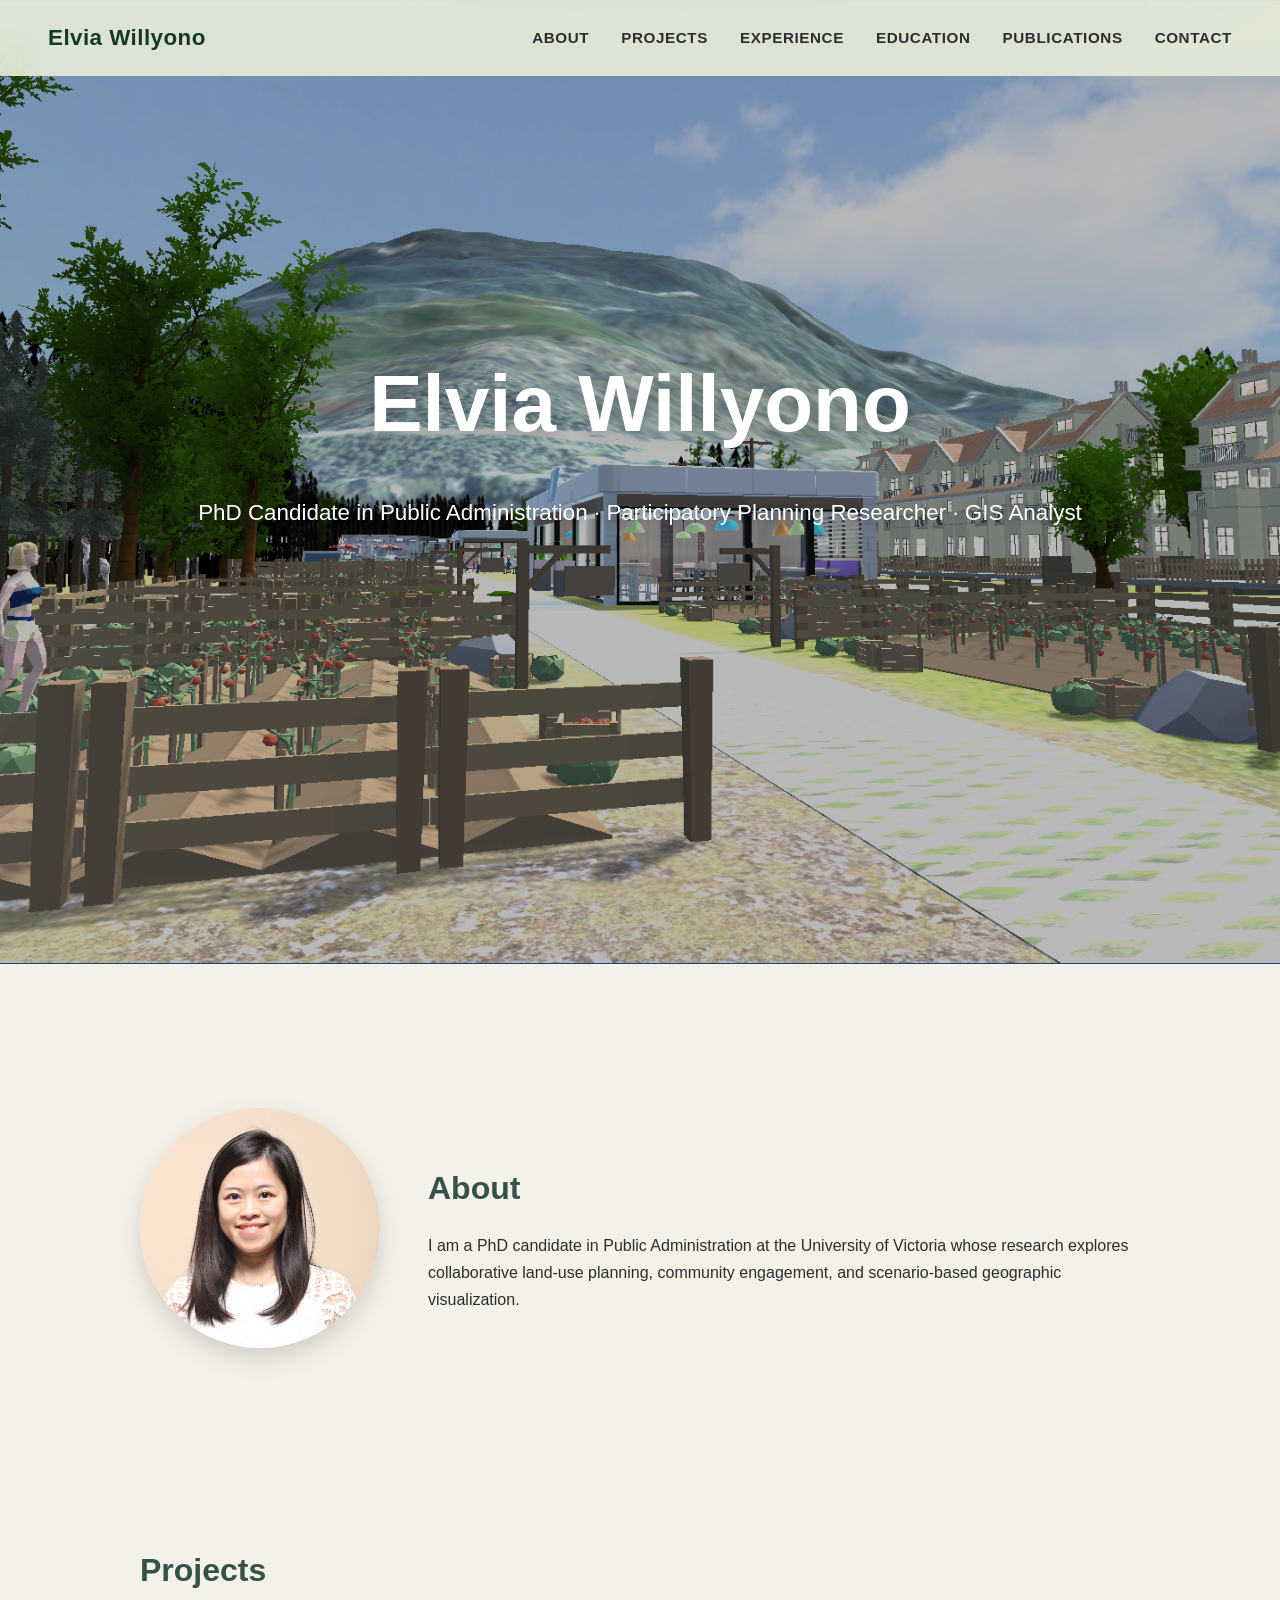
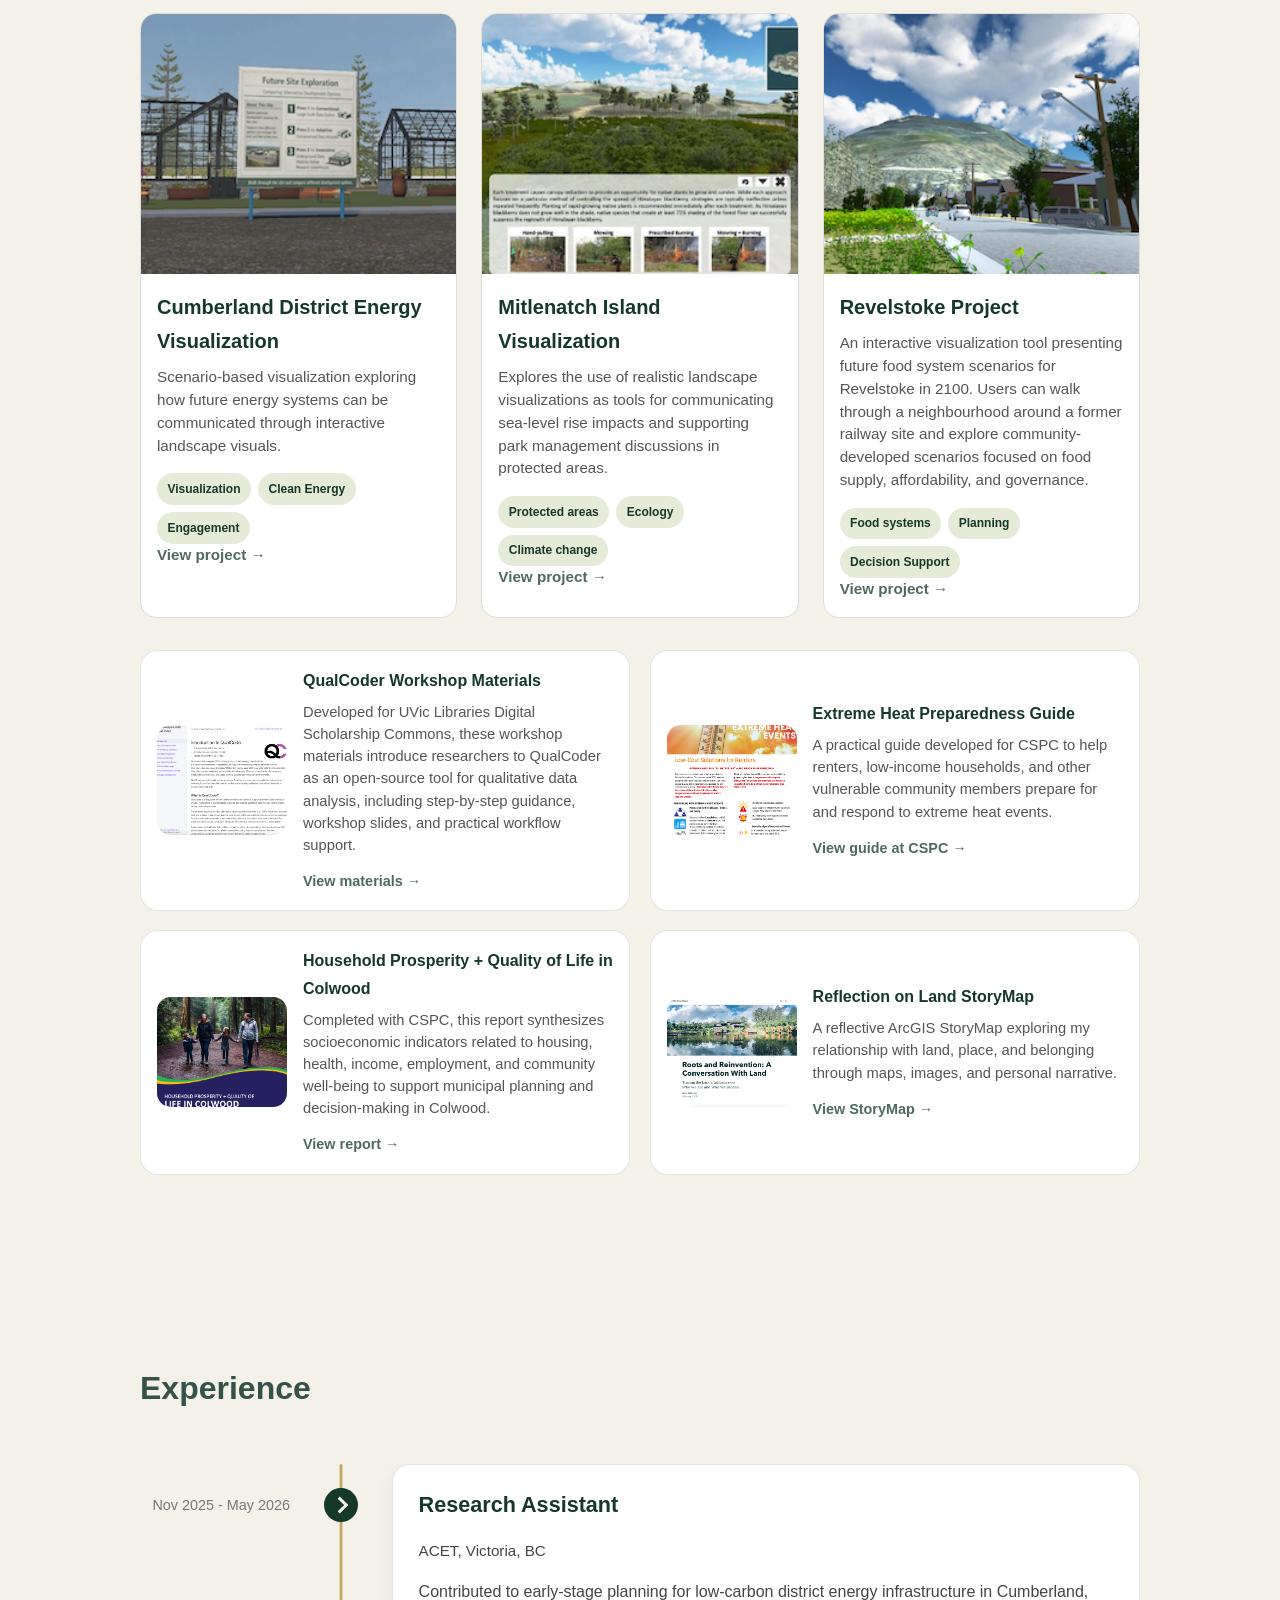
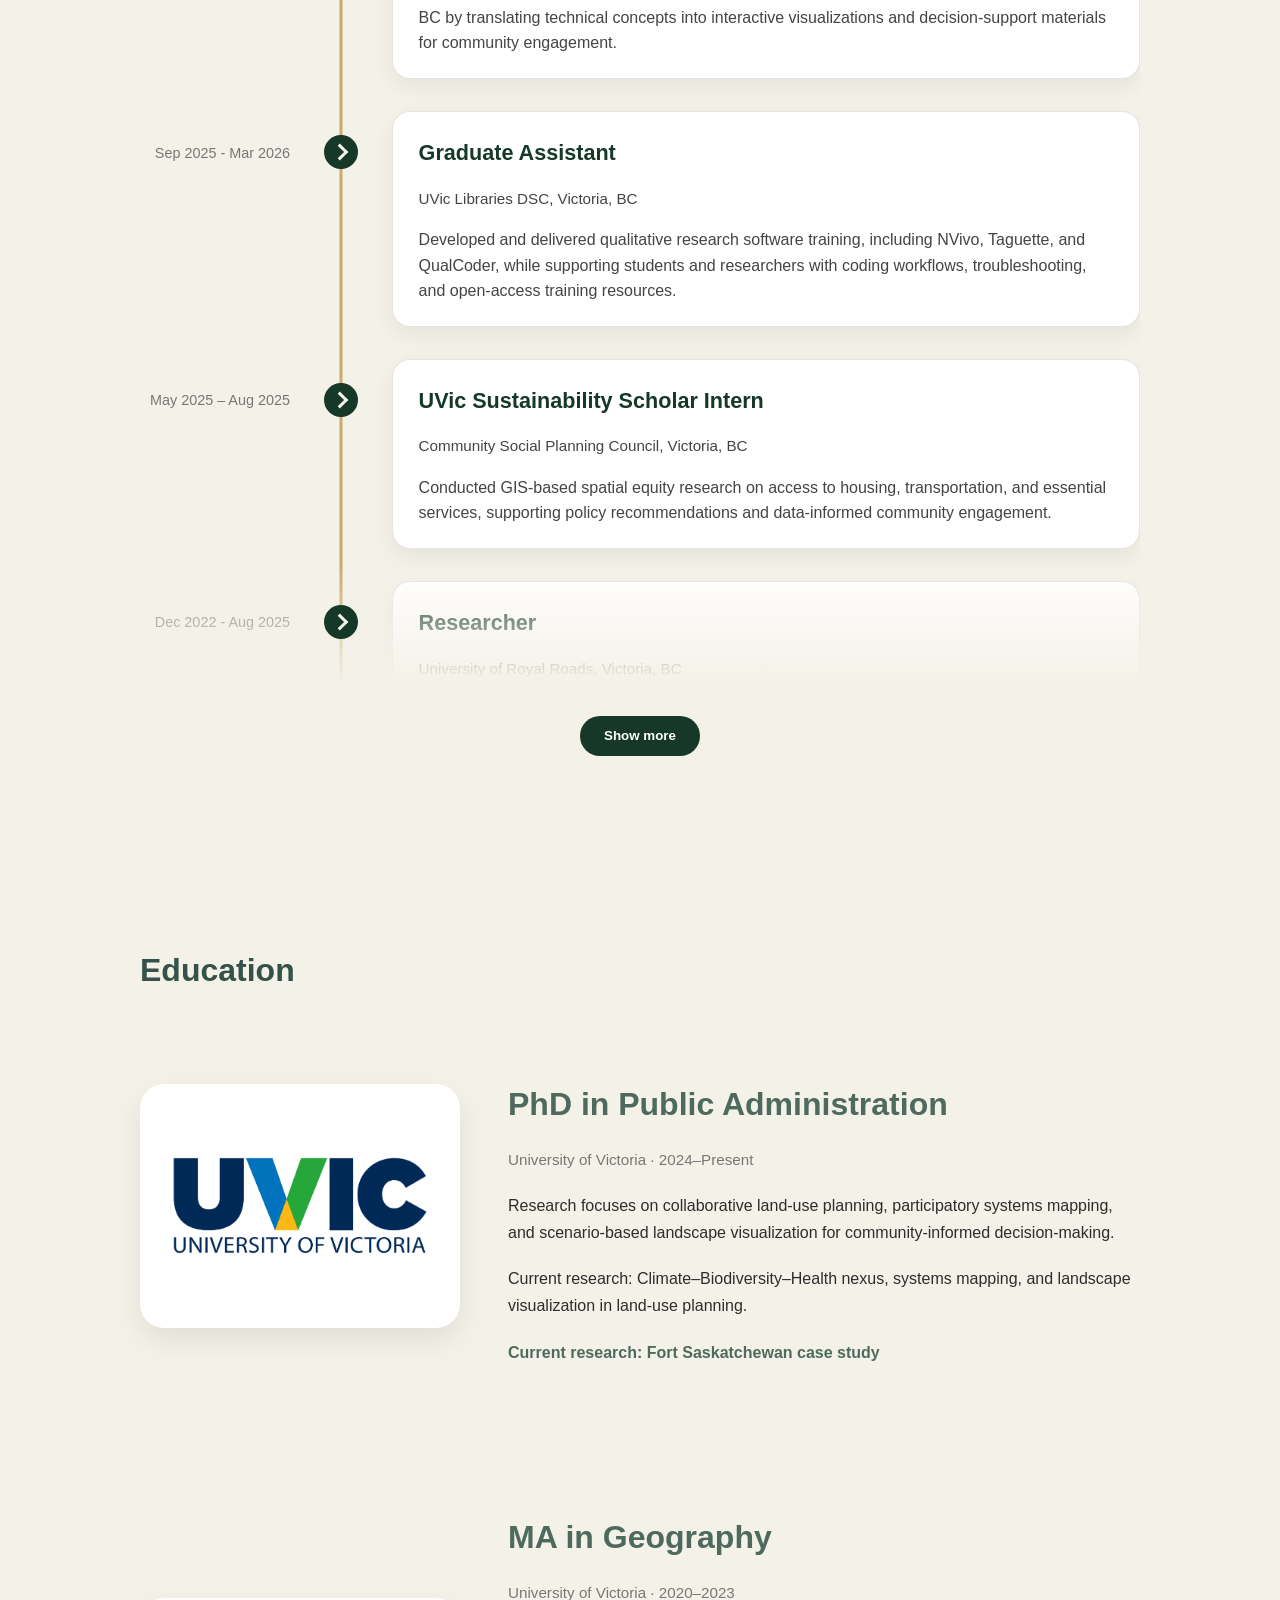
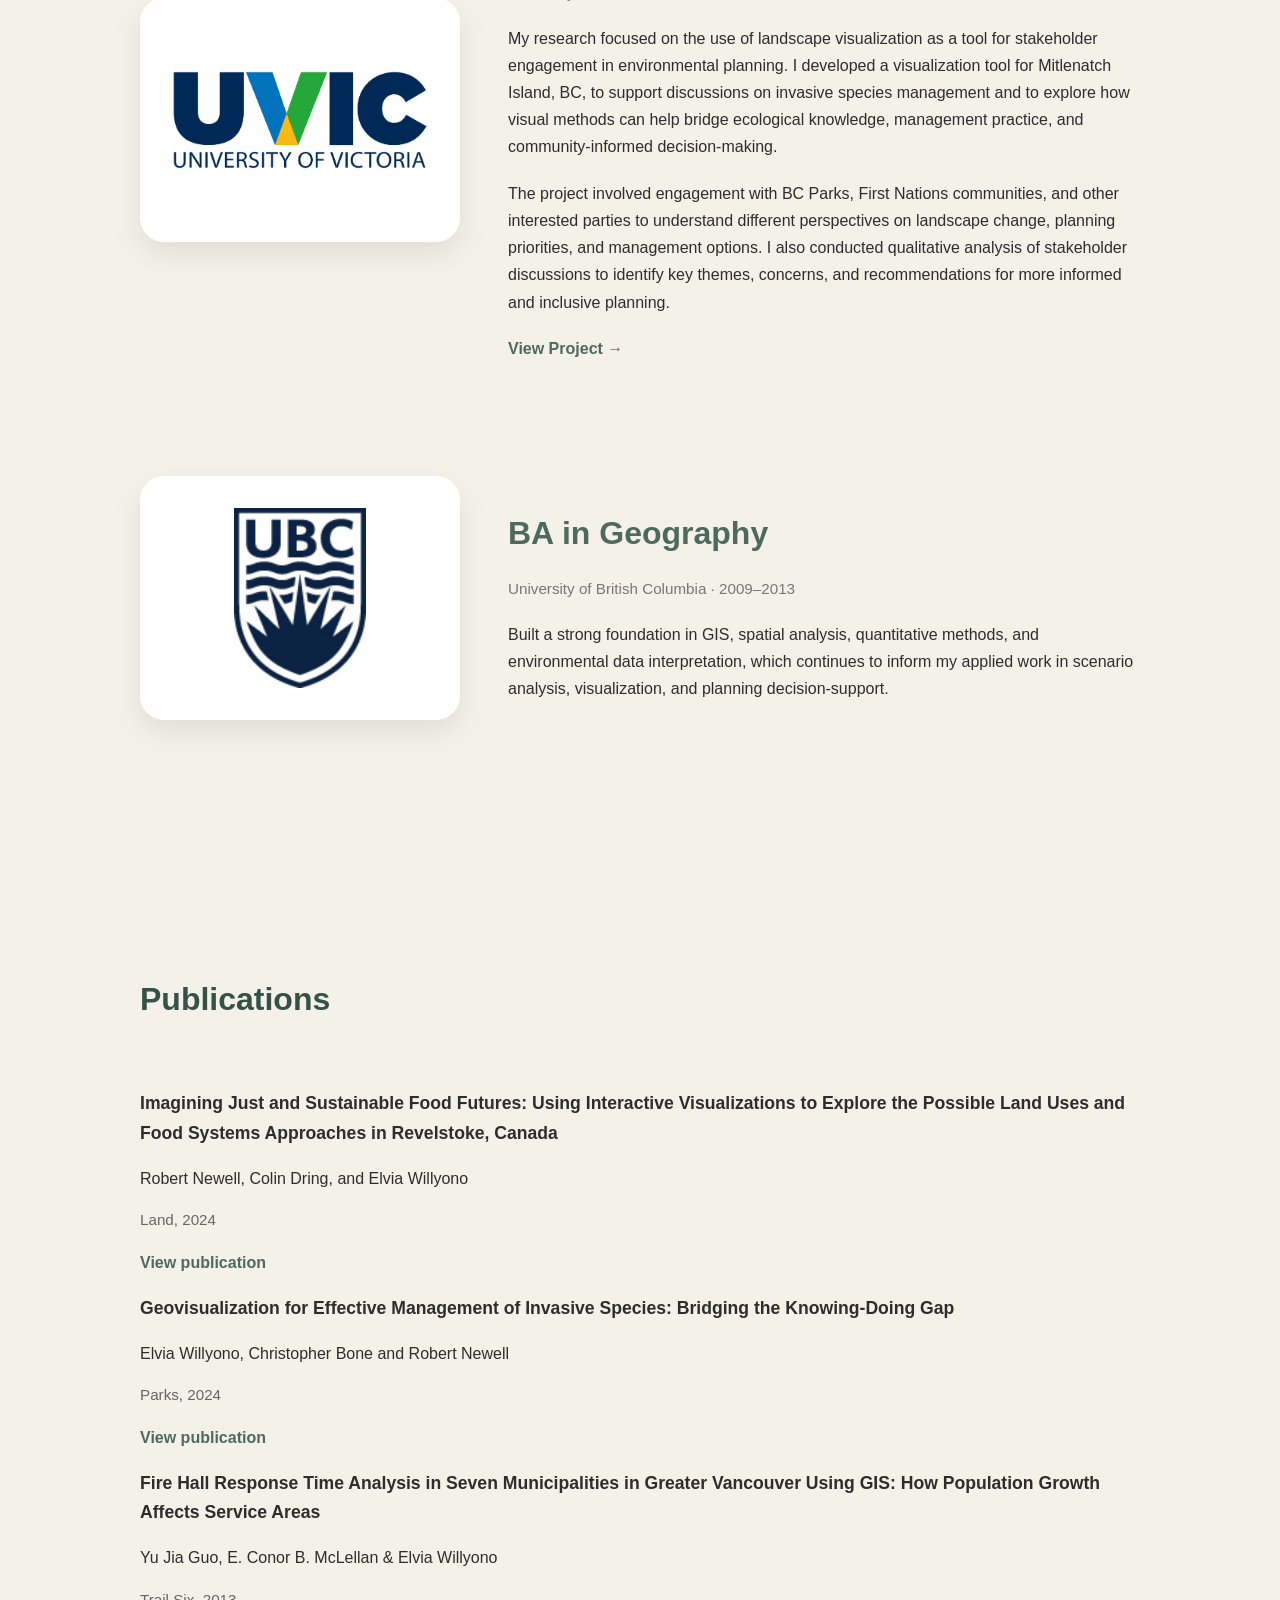
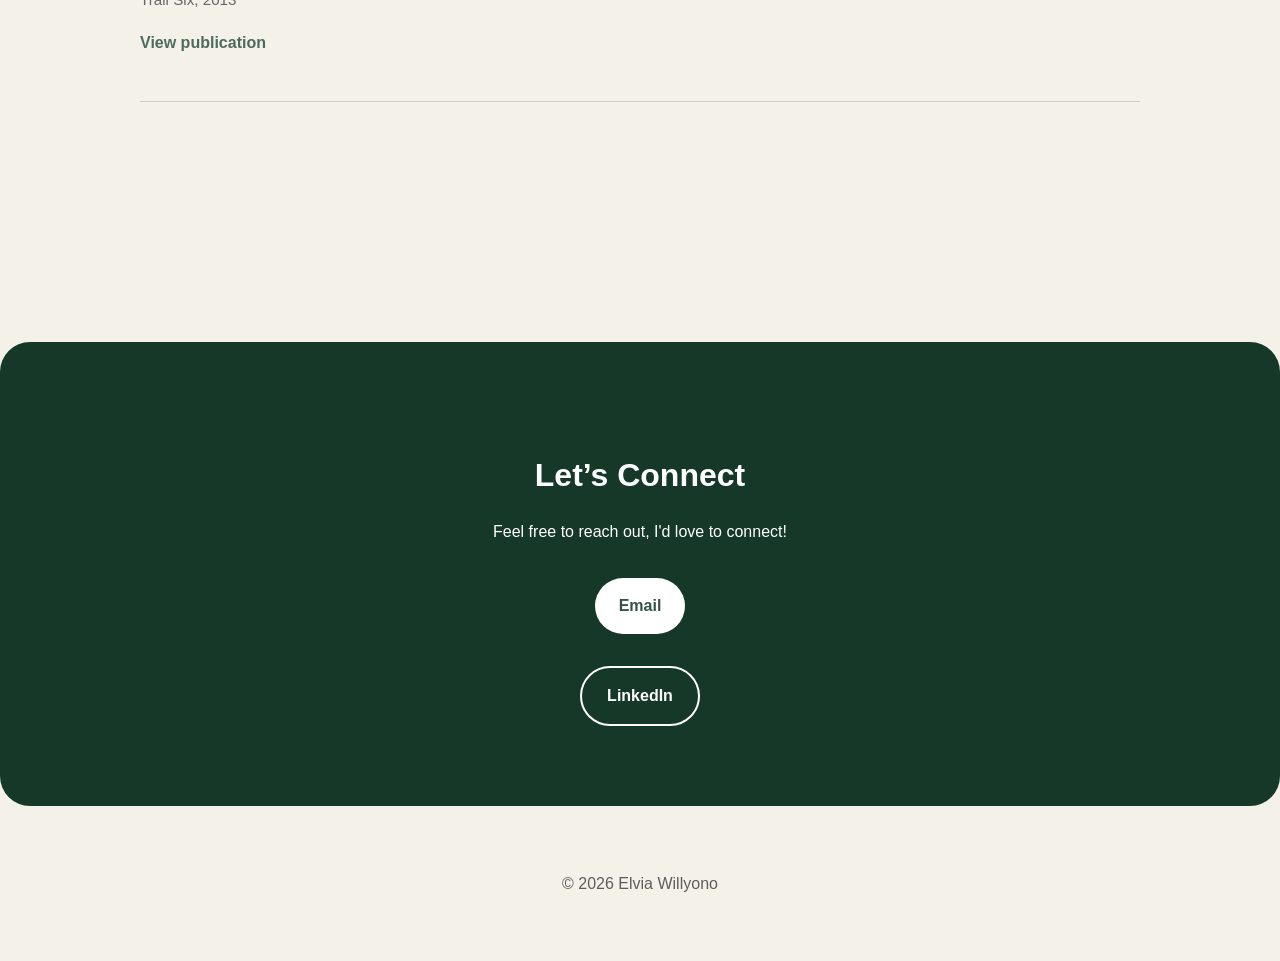
==== commit e7e8a7c3: "Update index.html" ====
--- a/index.html
+++ b/index.html
@@ -160,10 +160,10 @@
          alt="QualCoder workshop materials">
 
     <div class="small-project-content">
-      <h3>QualCoder Training Materials</h3>
-
-      <p>
-        Developed for UVic Libraries Digital Scholarship Commons, these training materials introduce researchers to QualCoder 
+      <h3>QualCoder Workshop Materials</h3>
+
+      <p>
+        Developed for UVic Libraries Digital Scholarship Commons, these workshop materials introduce researchers to QualCoder 
         as an open-source tool for qualitative data analysis, including step-by-step guidance, workshop slides, and practical workflow support.
       </p>
 
--- a/style.css
+++ b/style.css
@@ -267,7 +267,7 @@
   color: #777;
   font-size: 0.9rem;
   line-height: 1.5;
-  padding-top: 1.9rem;
+  padding-top: 1.95rem;
   text-align: right;
 }
 
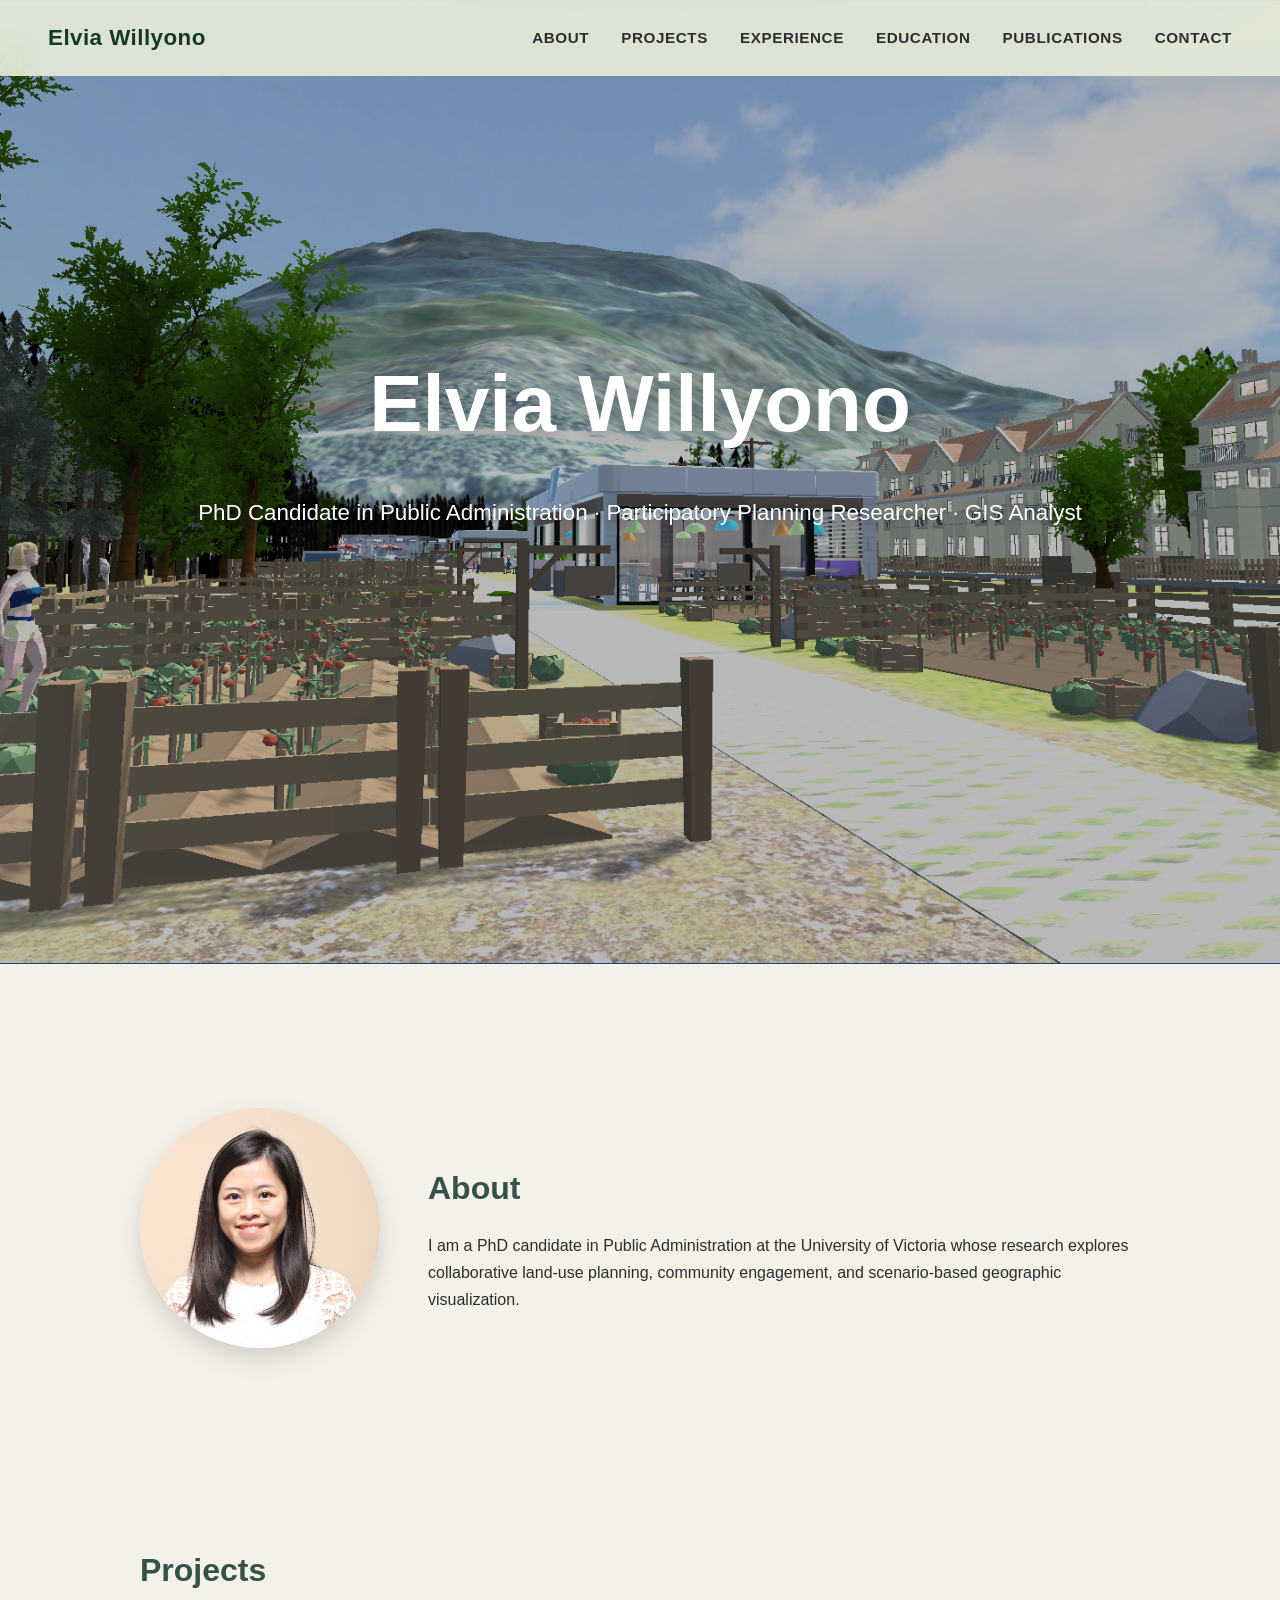
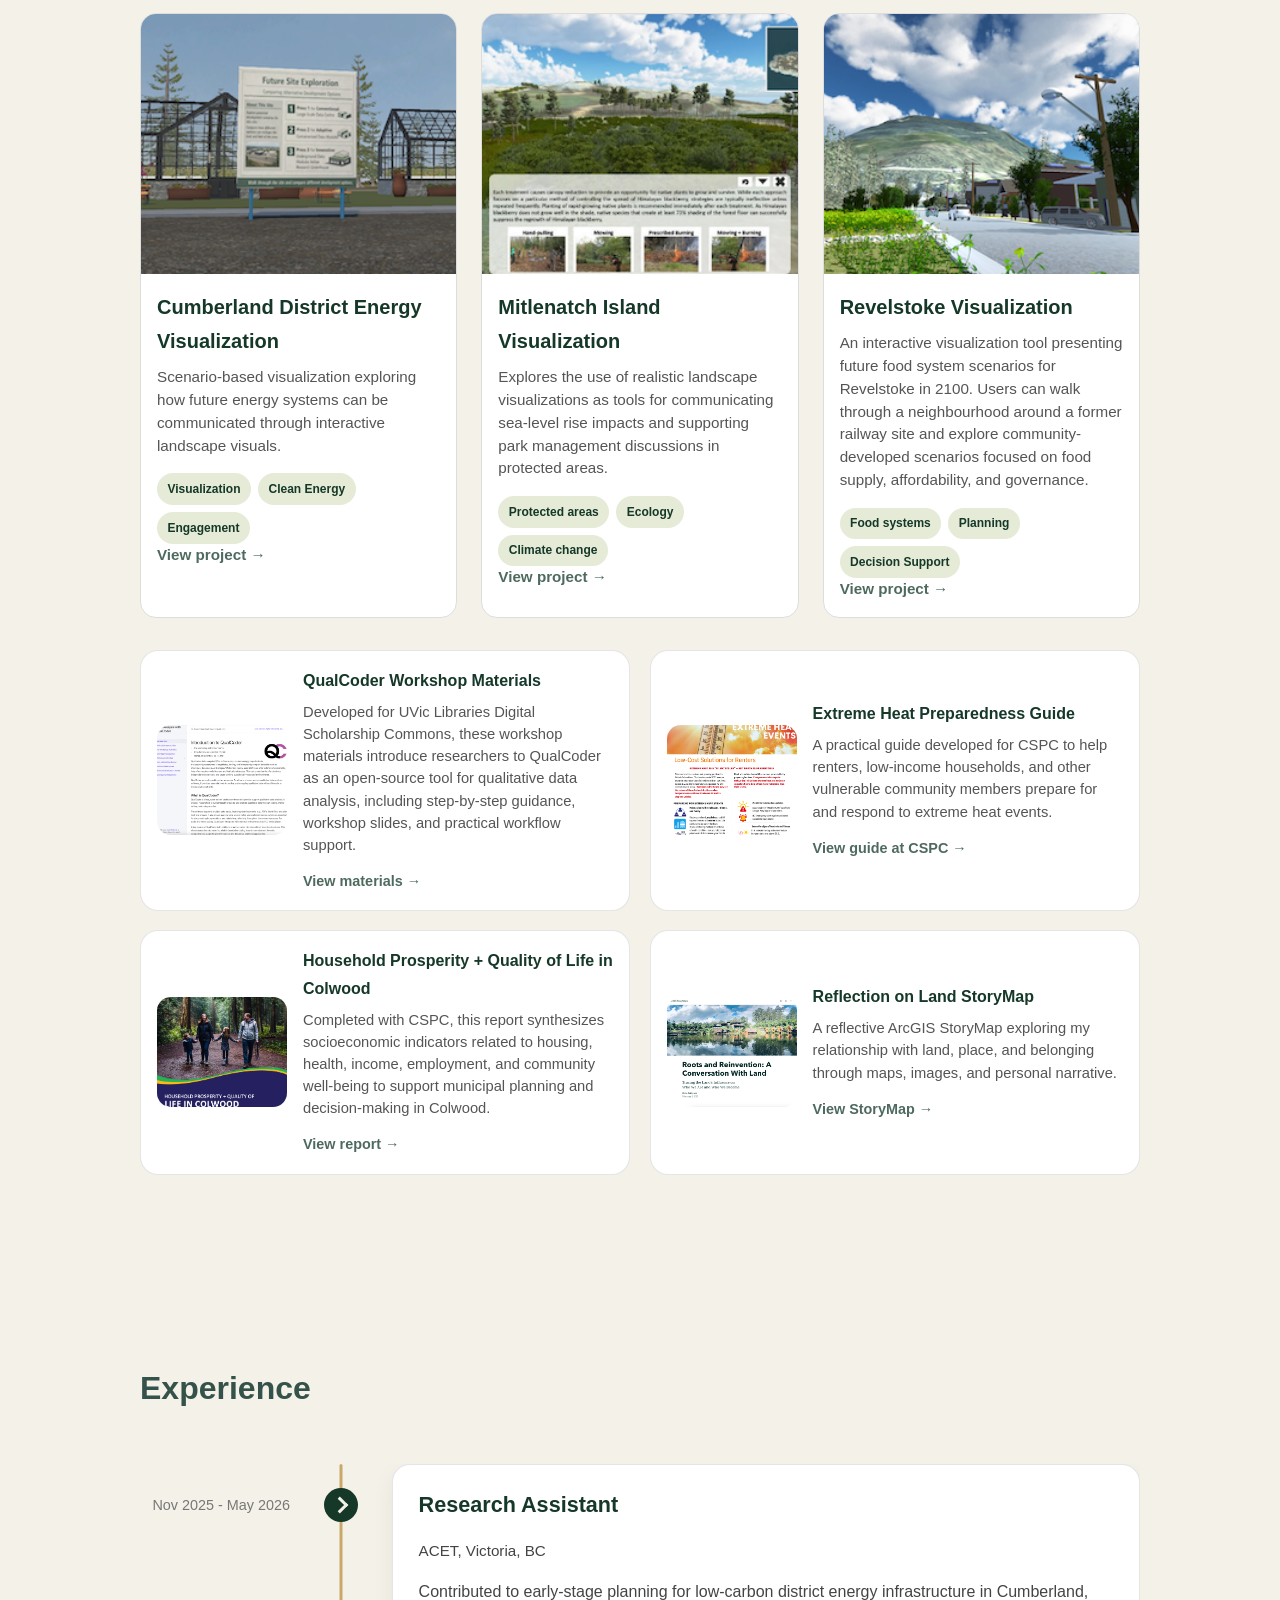
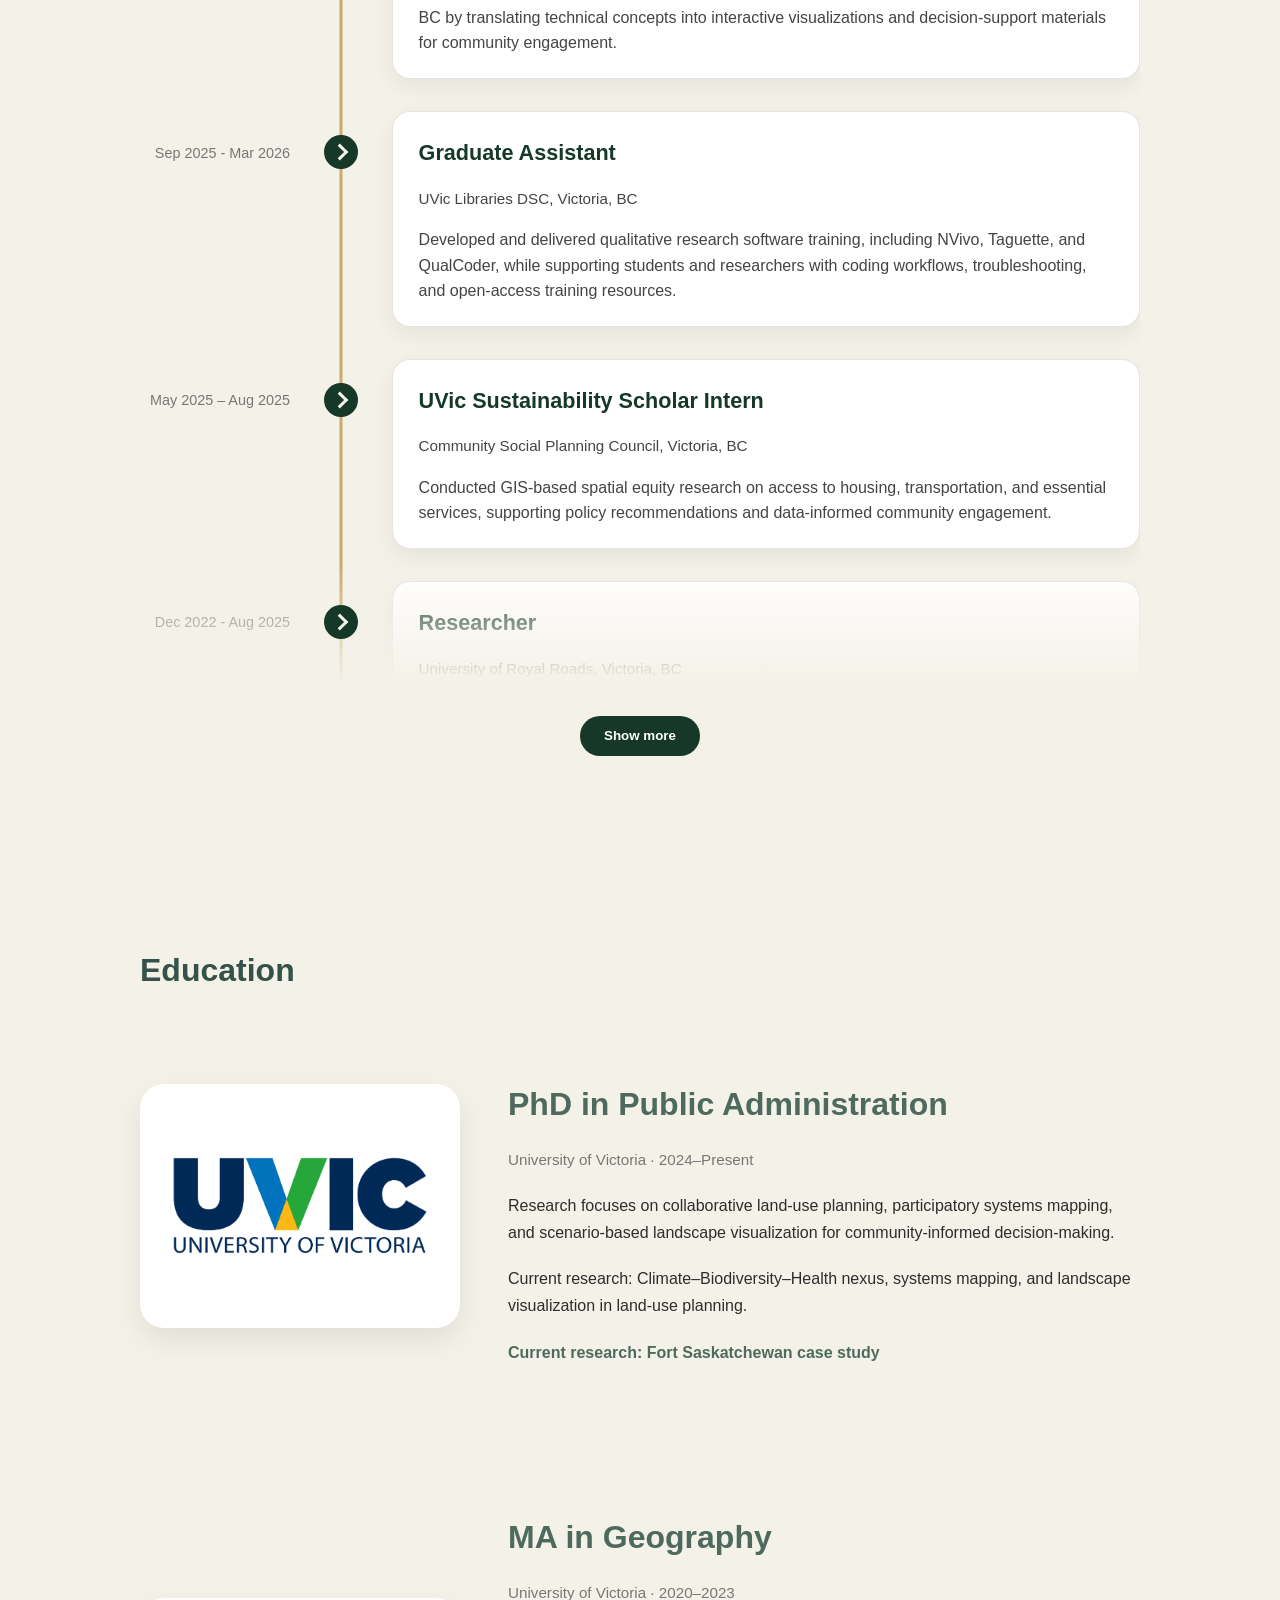
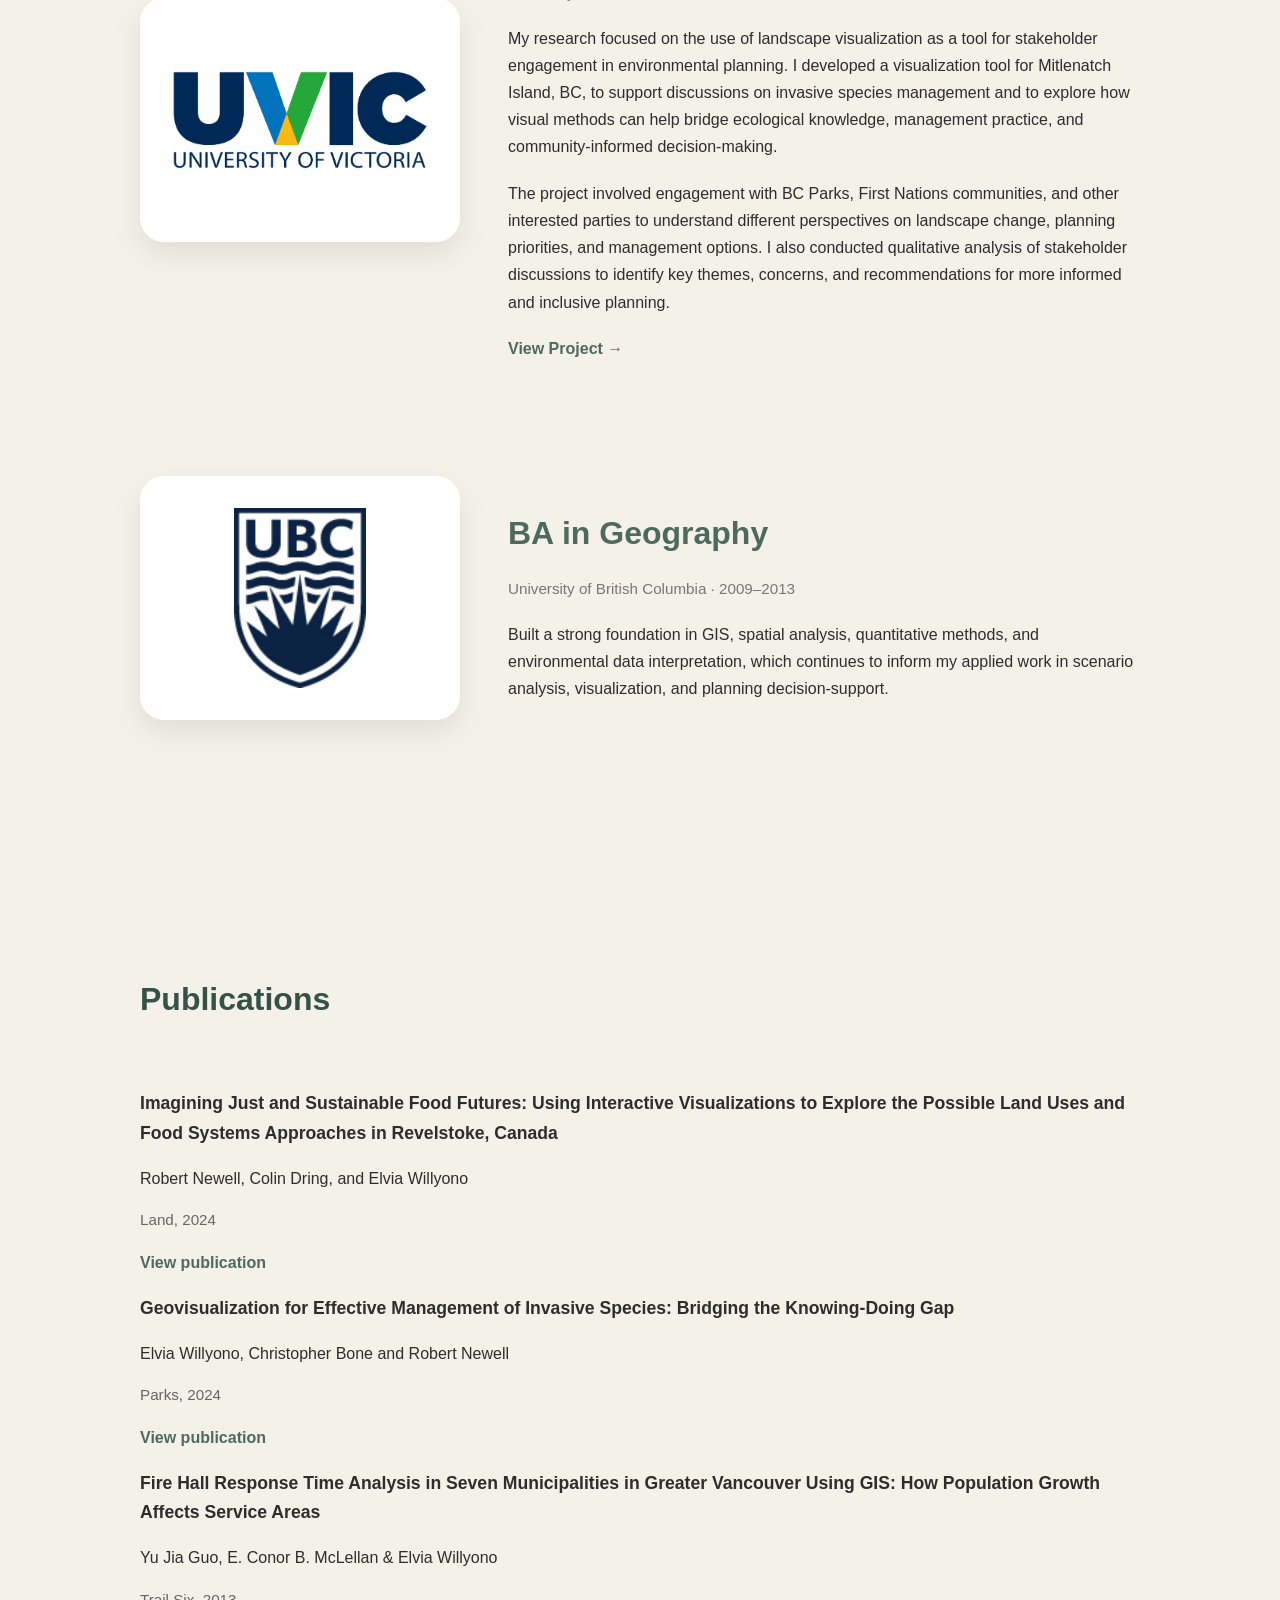
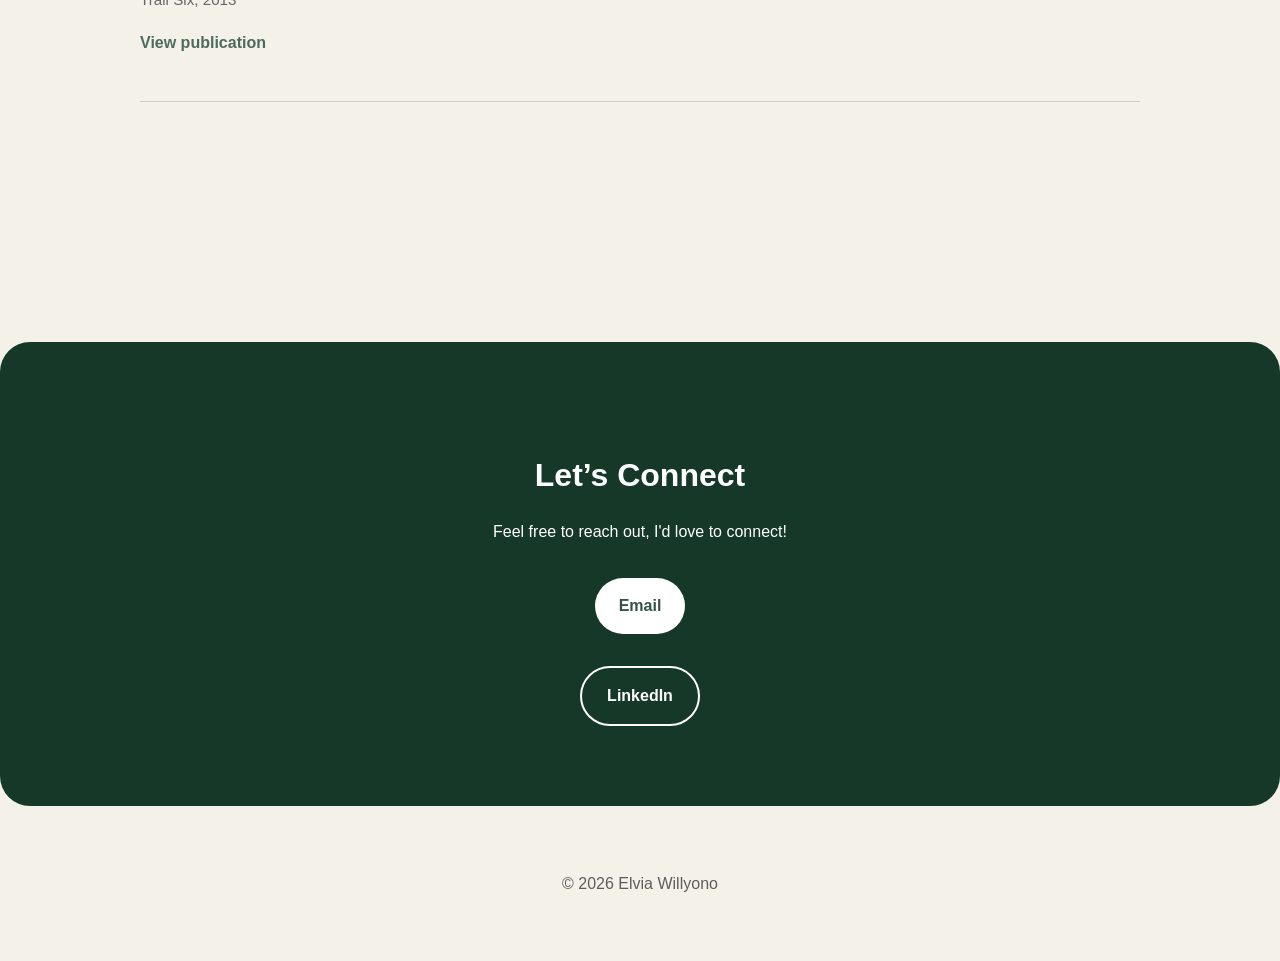
==== commit 6807d8b0: "Rename 'Revelstoke Project' to 'Revelstoke Visualization'" ====
--- a/index.html
+++ b/index.html
@@ -128,7 +128,7 @@
            alt="Revelstoke project">
 
       <div class="gallery-card-text">
-        <h3>Revelstoke Project</h3>
+        <h3>Revelstoke Visualization</h3>
 
         <p>
           An interactive visualization tool presenting future food system scenarios for Revelstoke in 2100. Users can walk through a neighbourhood around 
@@ -390,7 +390,7 @@
       </article>
 
        <article class="experience-item">
-        <div class="experience-date">Jan 2014 - Jan 2014</div>
+        <div class="experience-date">Jan 2014 - Jan 2016</div>
 
         <div class="experience-marker"></div>
 
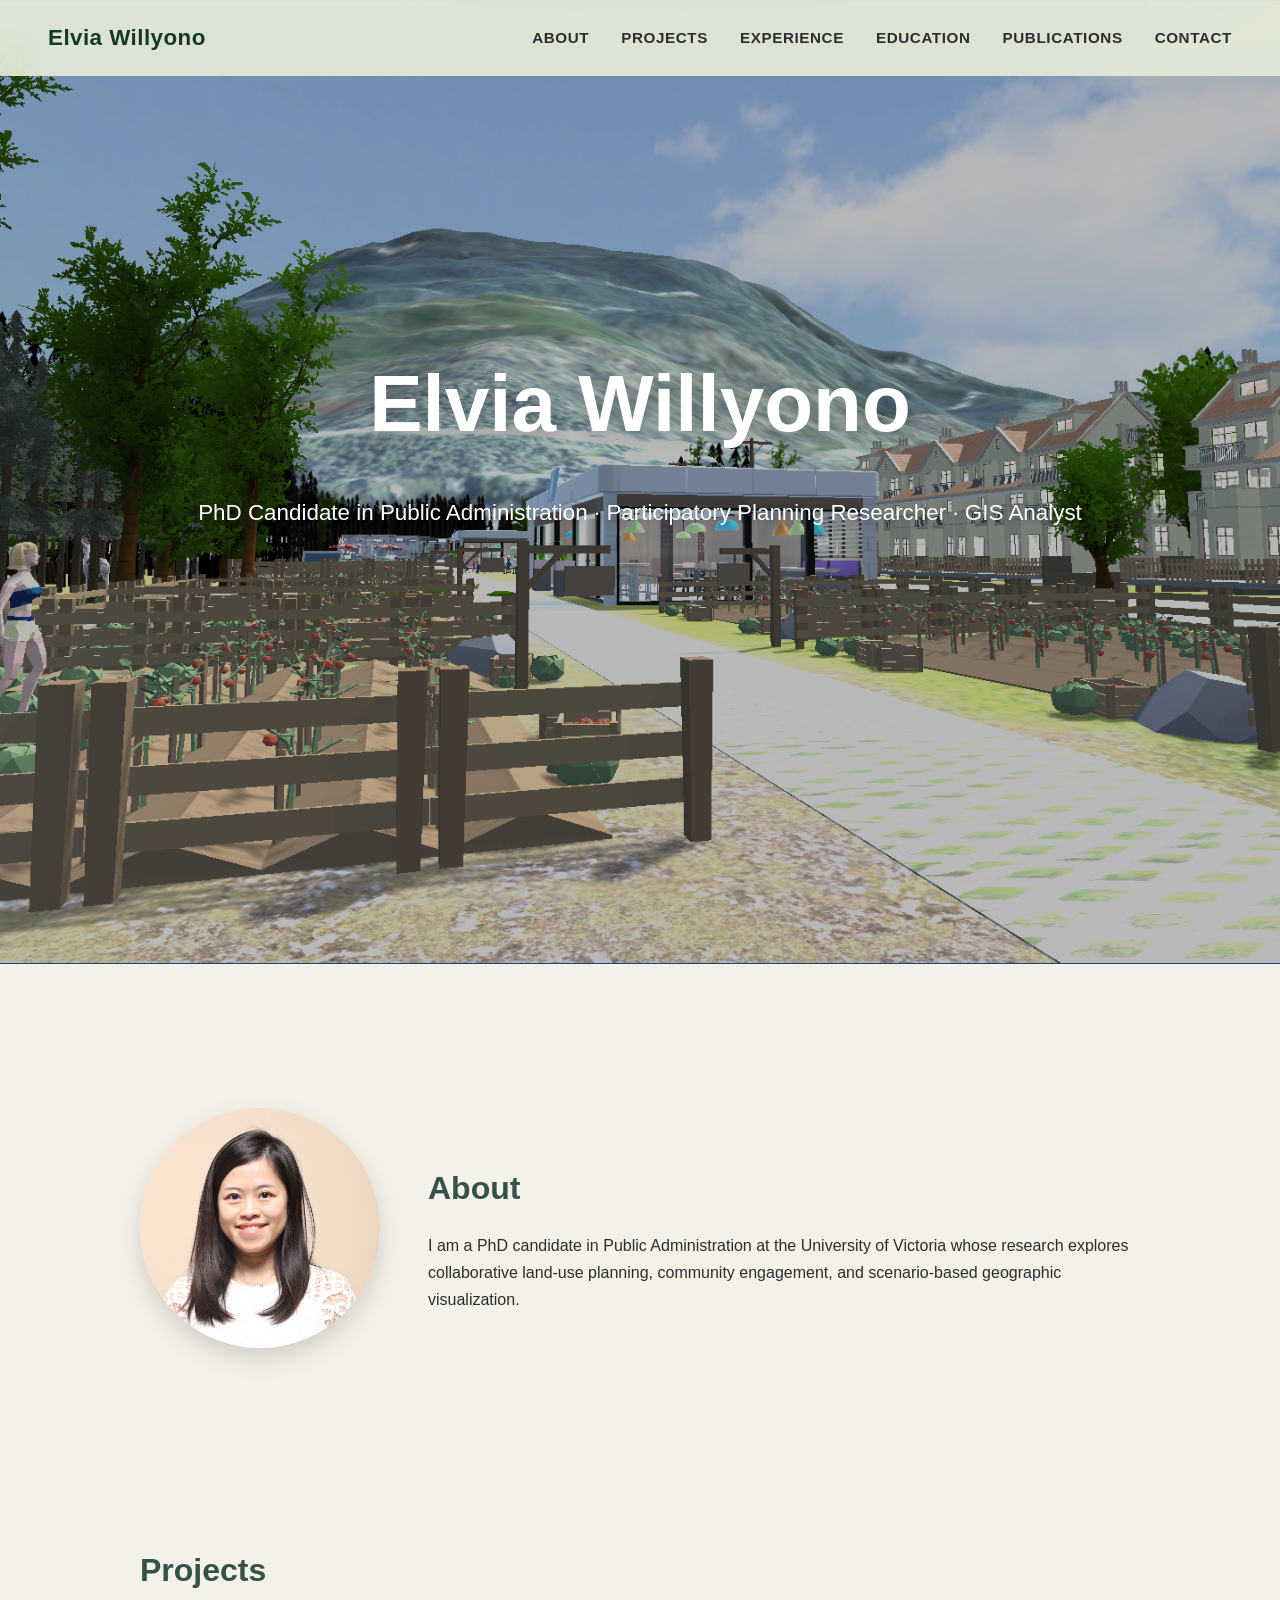
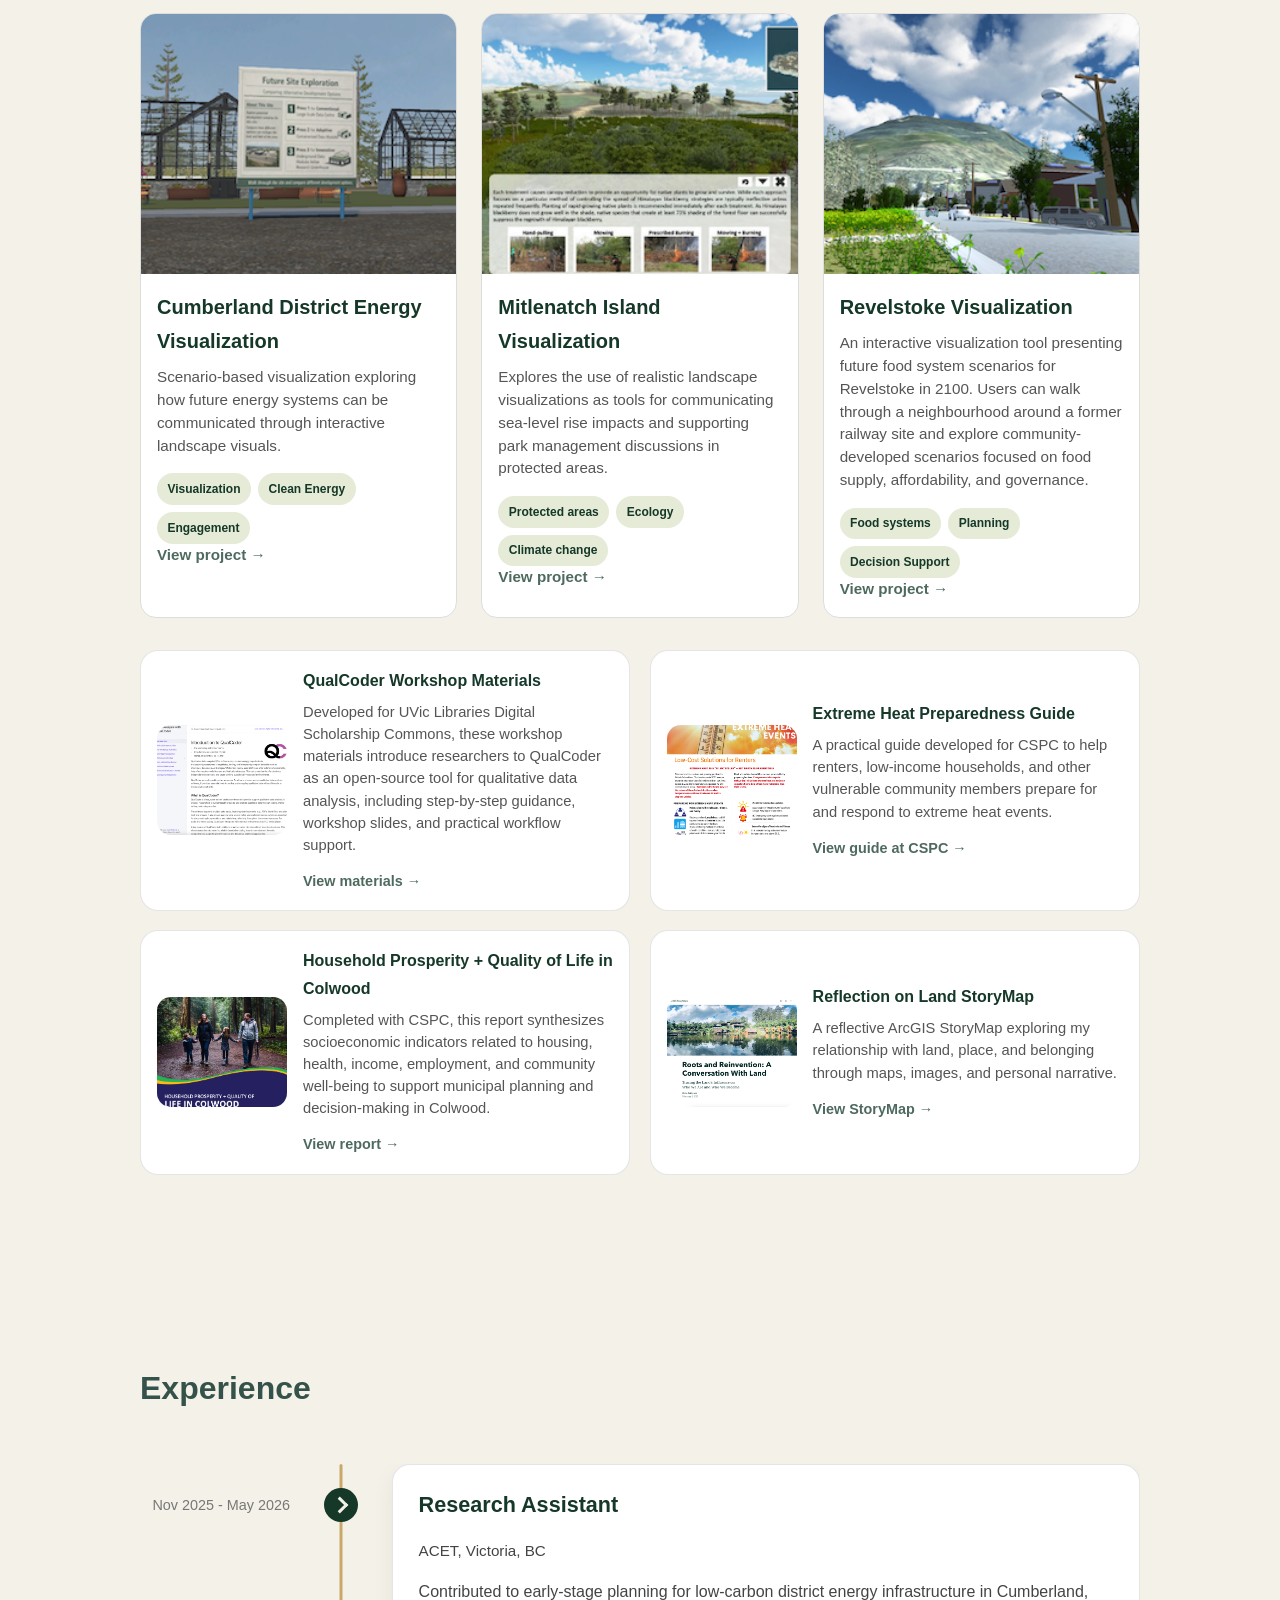
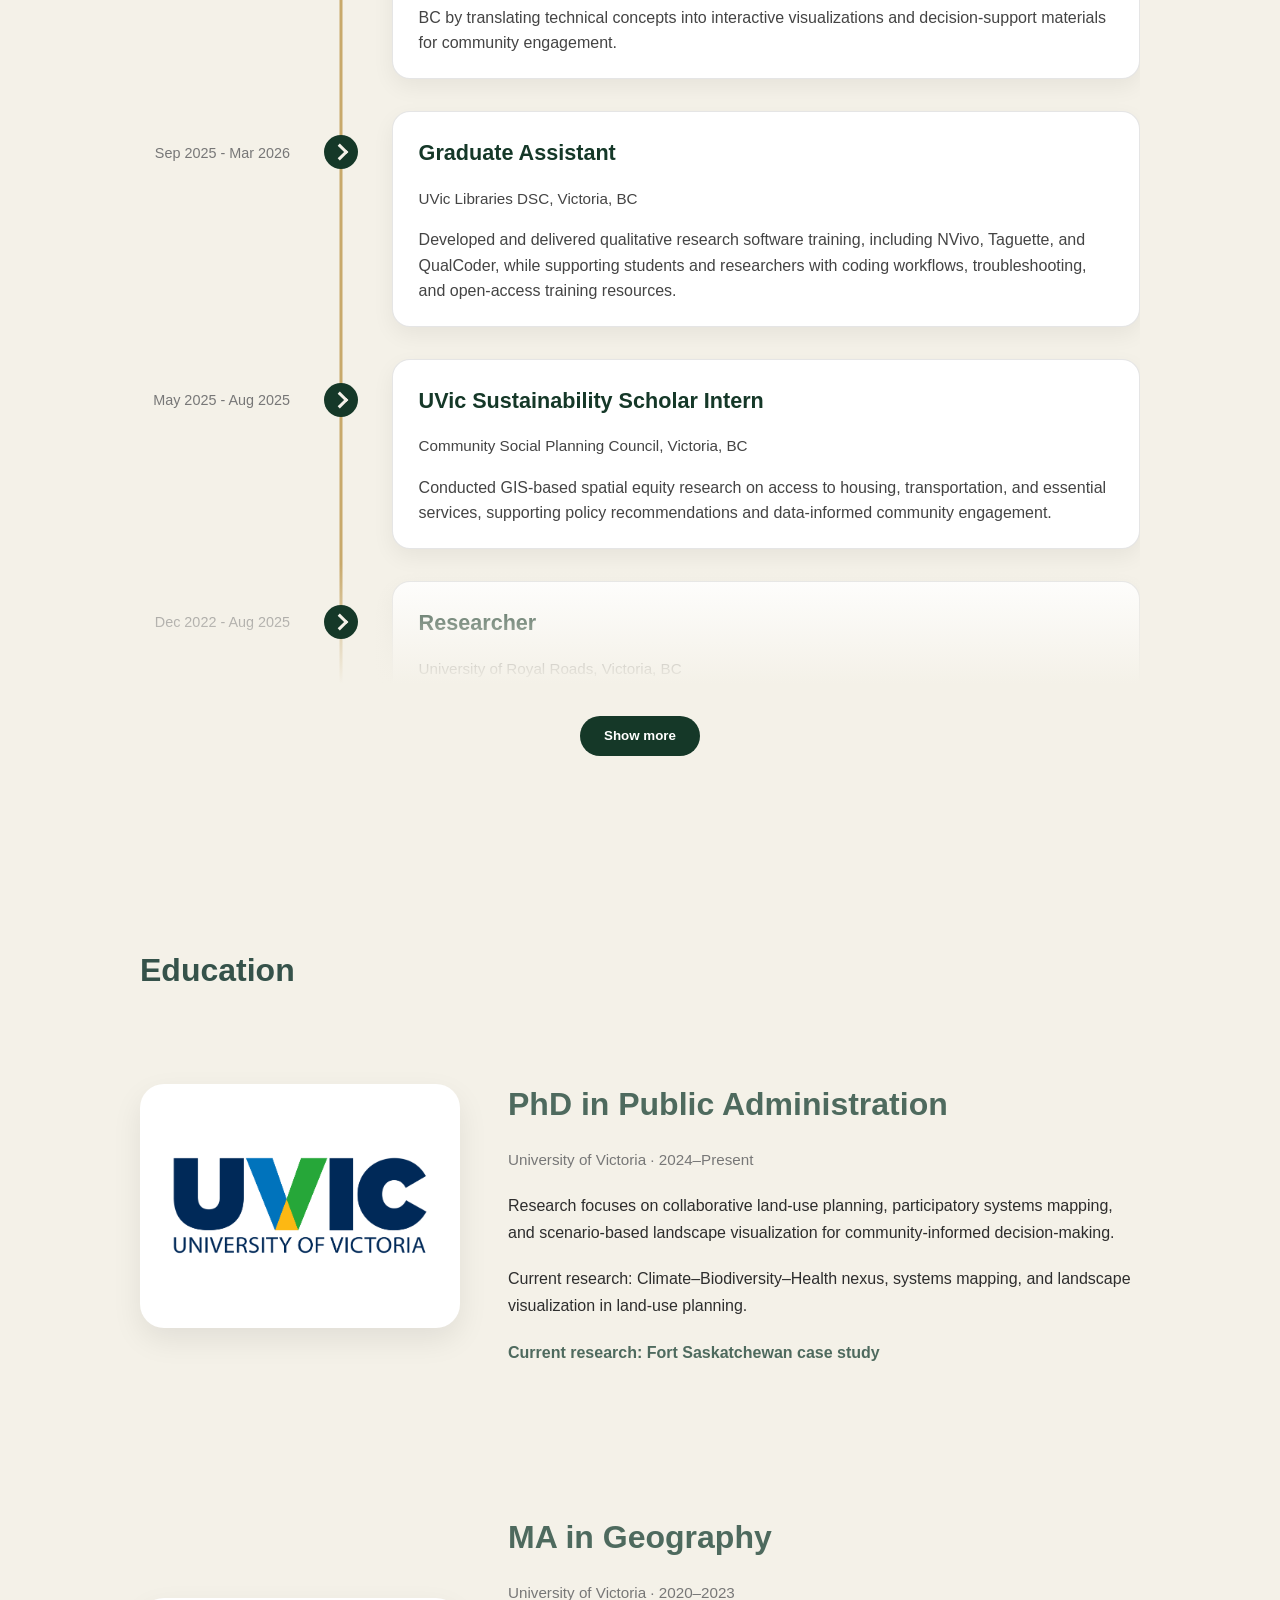
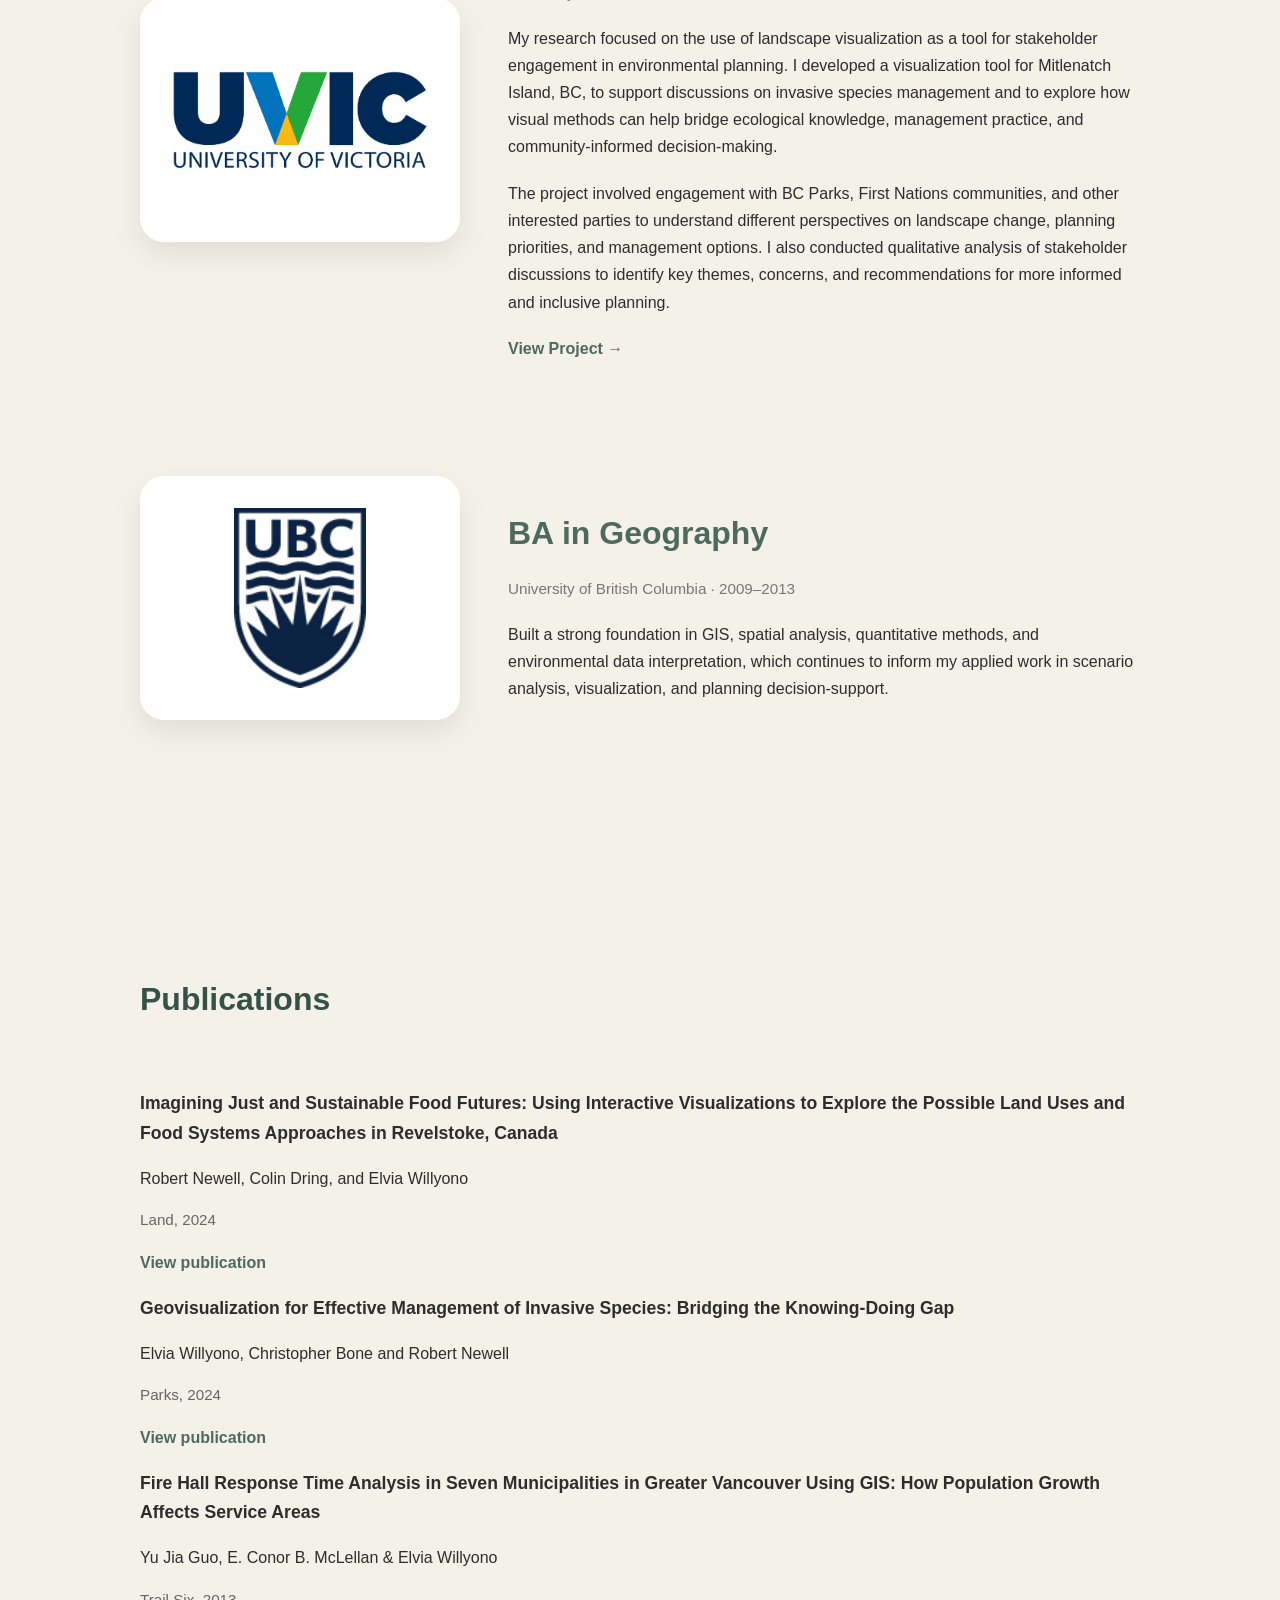
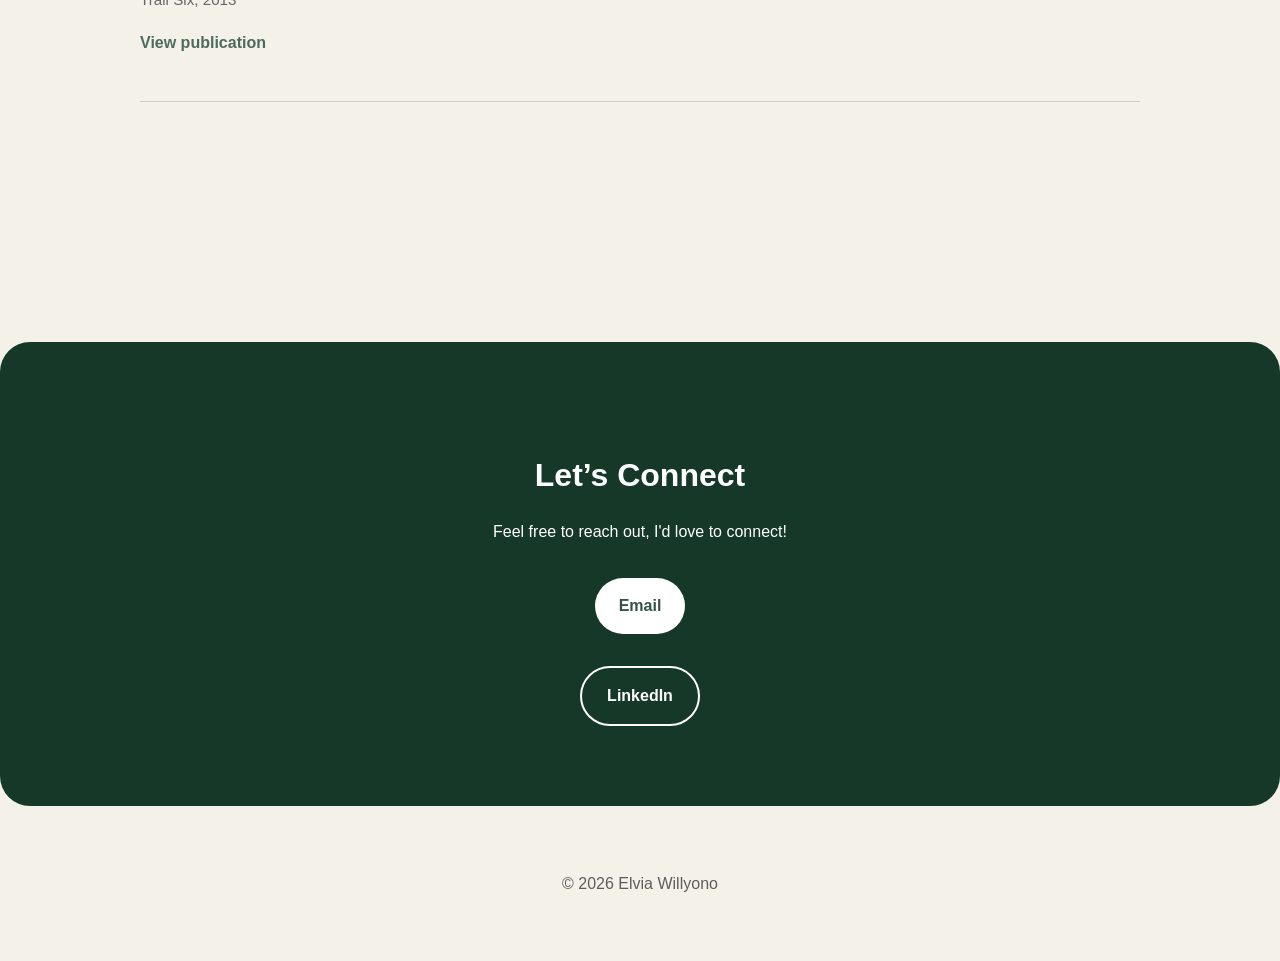
==== commit 8a534bf8: "Update index.html" ====
--- a/index.html
+++ b/index.html
@@ -284,7 +284,7 @@
 
 
       <article class="experience-item">
-        <div class="experience-date">May 2025 – Aug 2025</div>
+        <div class="experience-date">May 2025 - Aug 2025</div>
 
         <div class="experience-marker"></div>
 
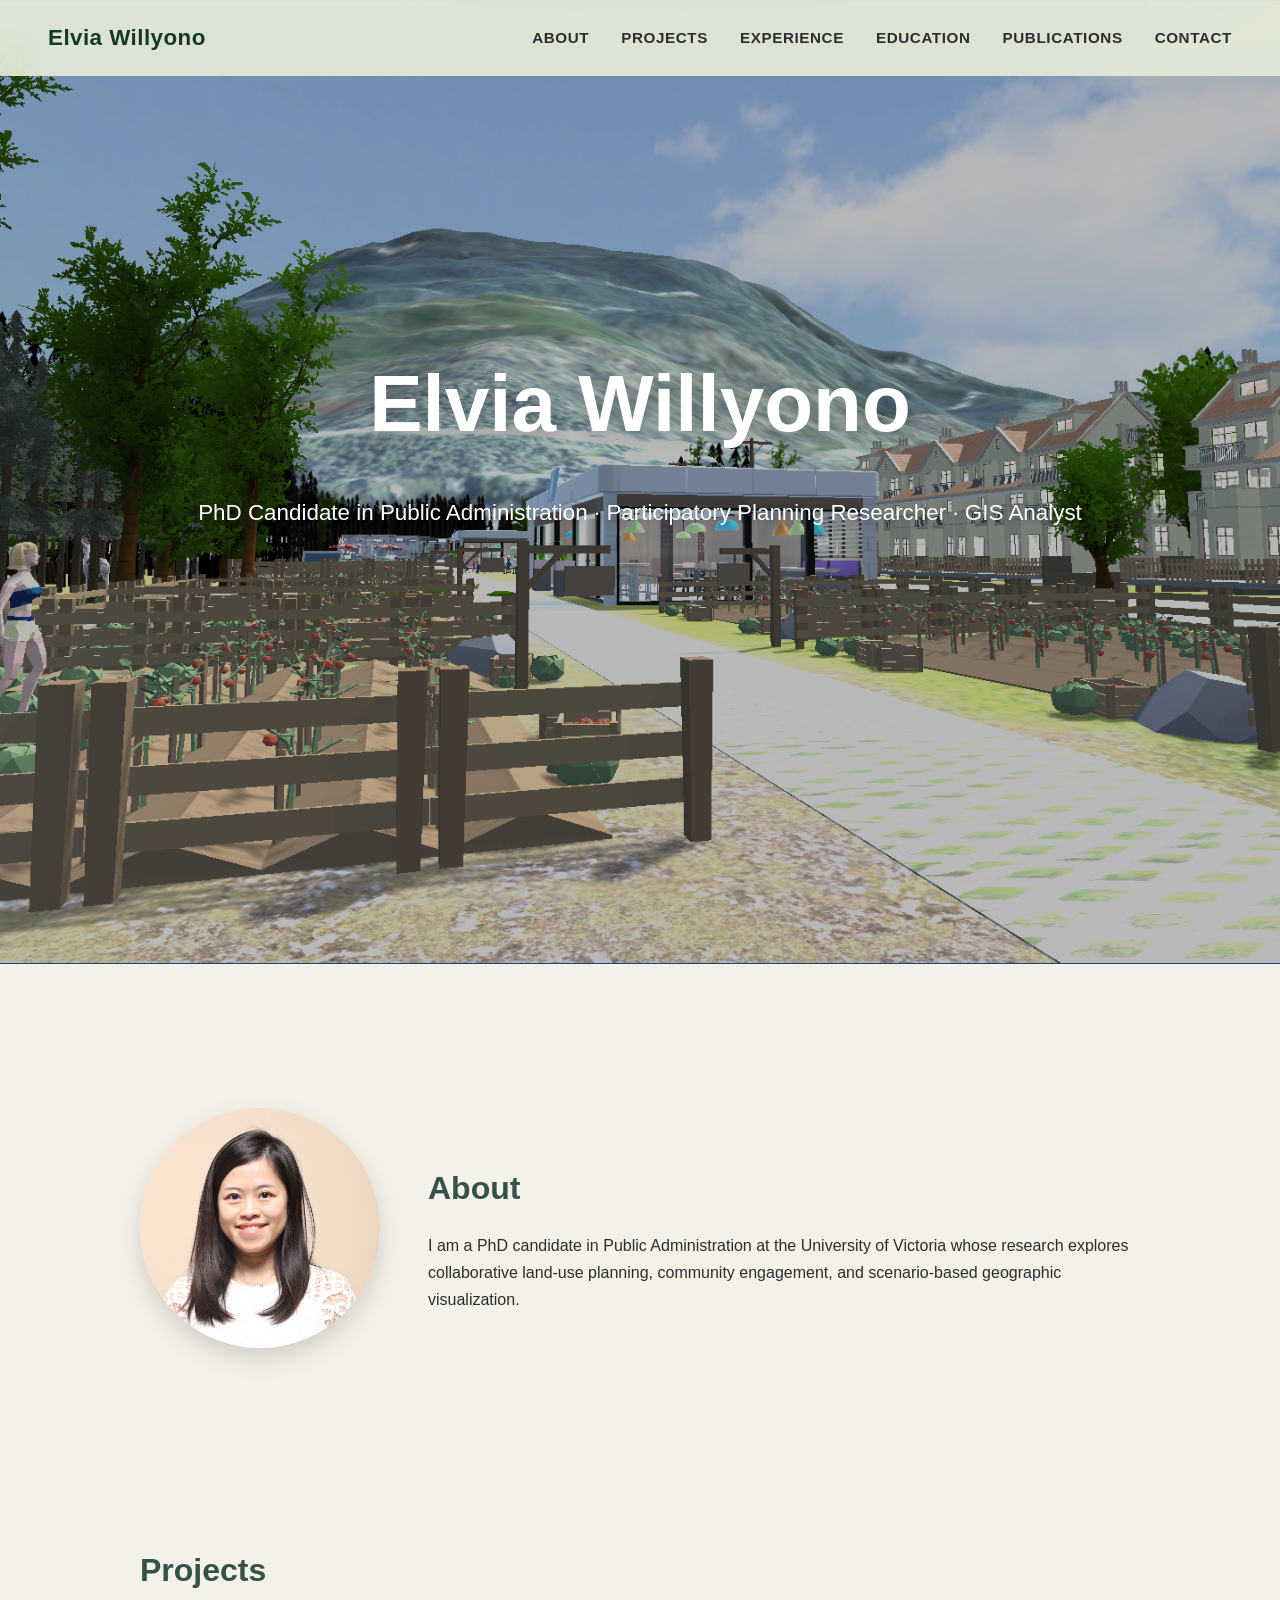
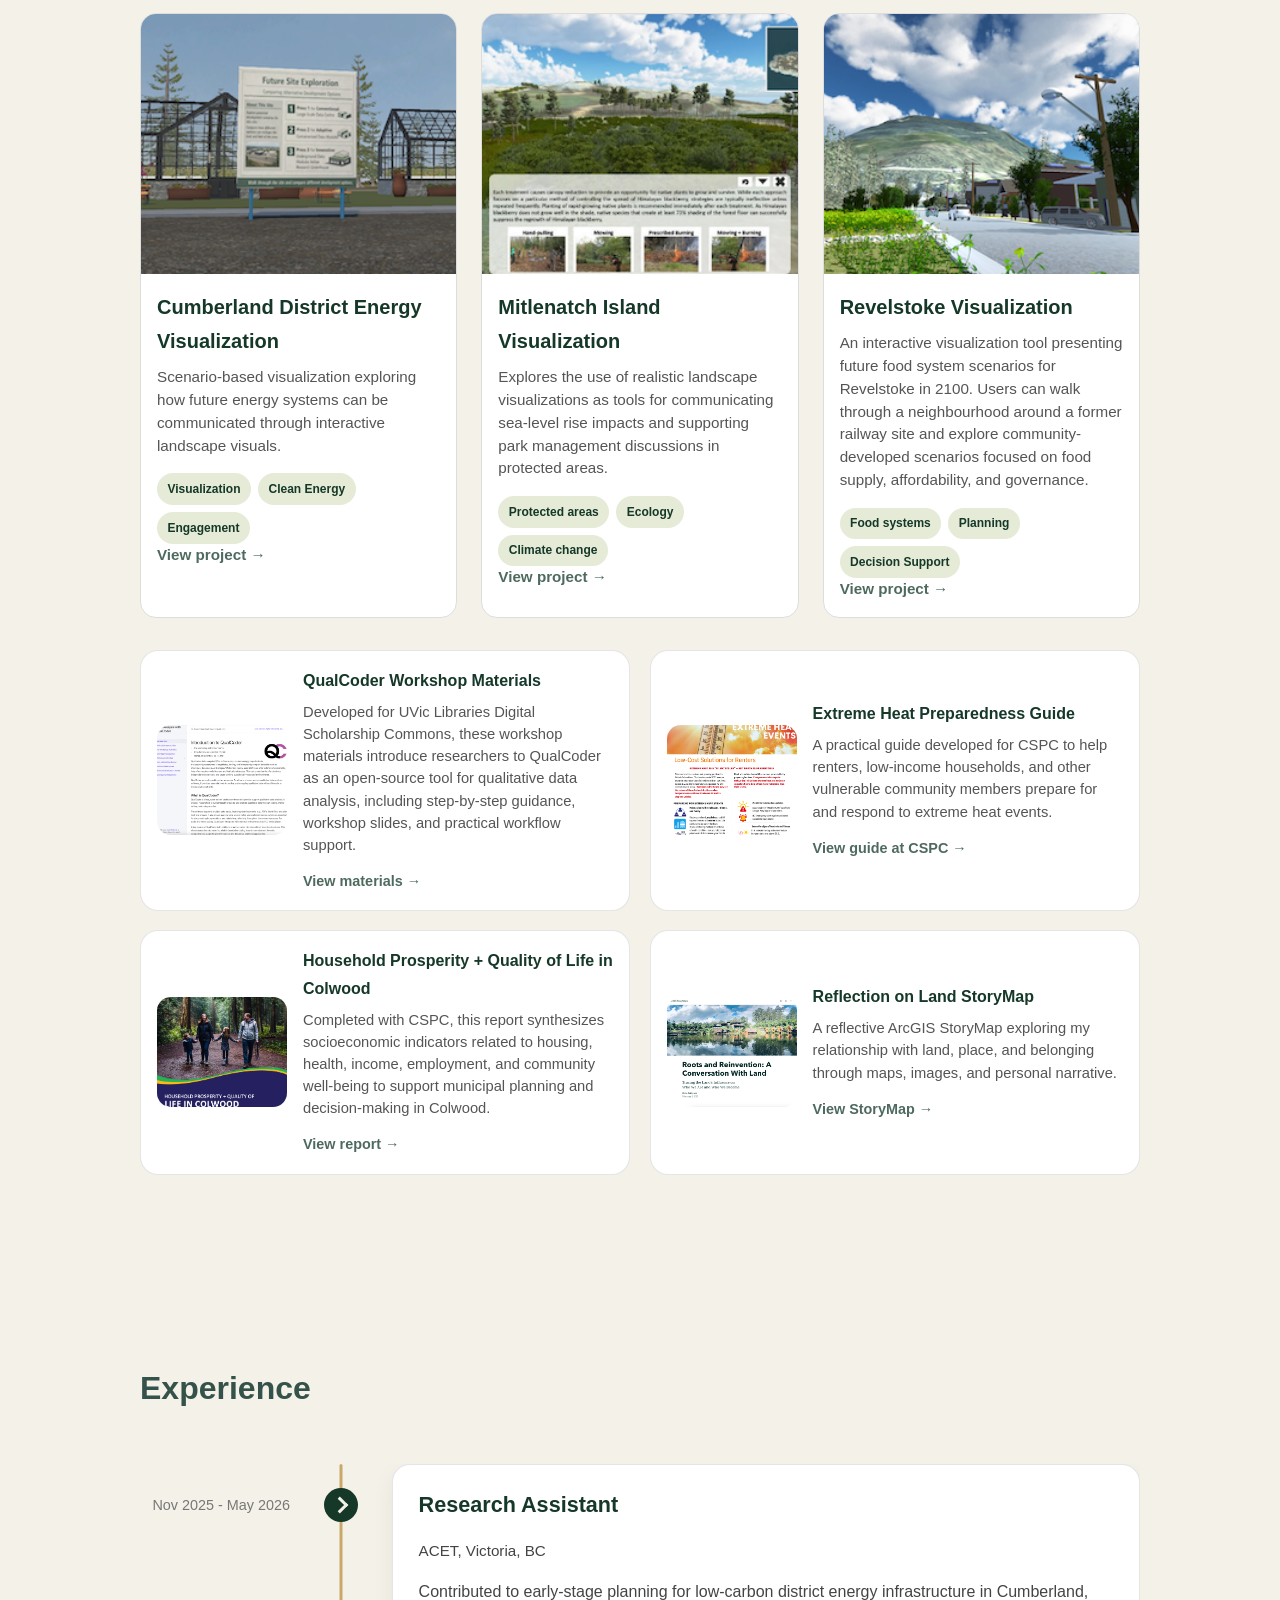
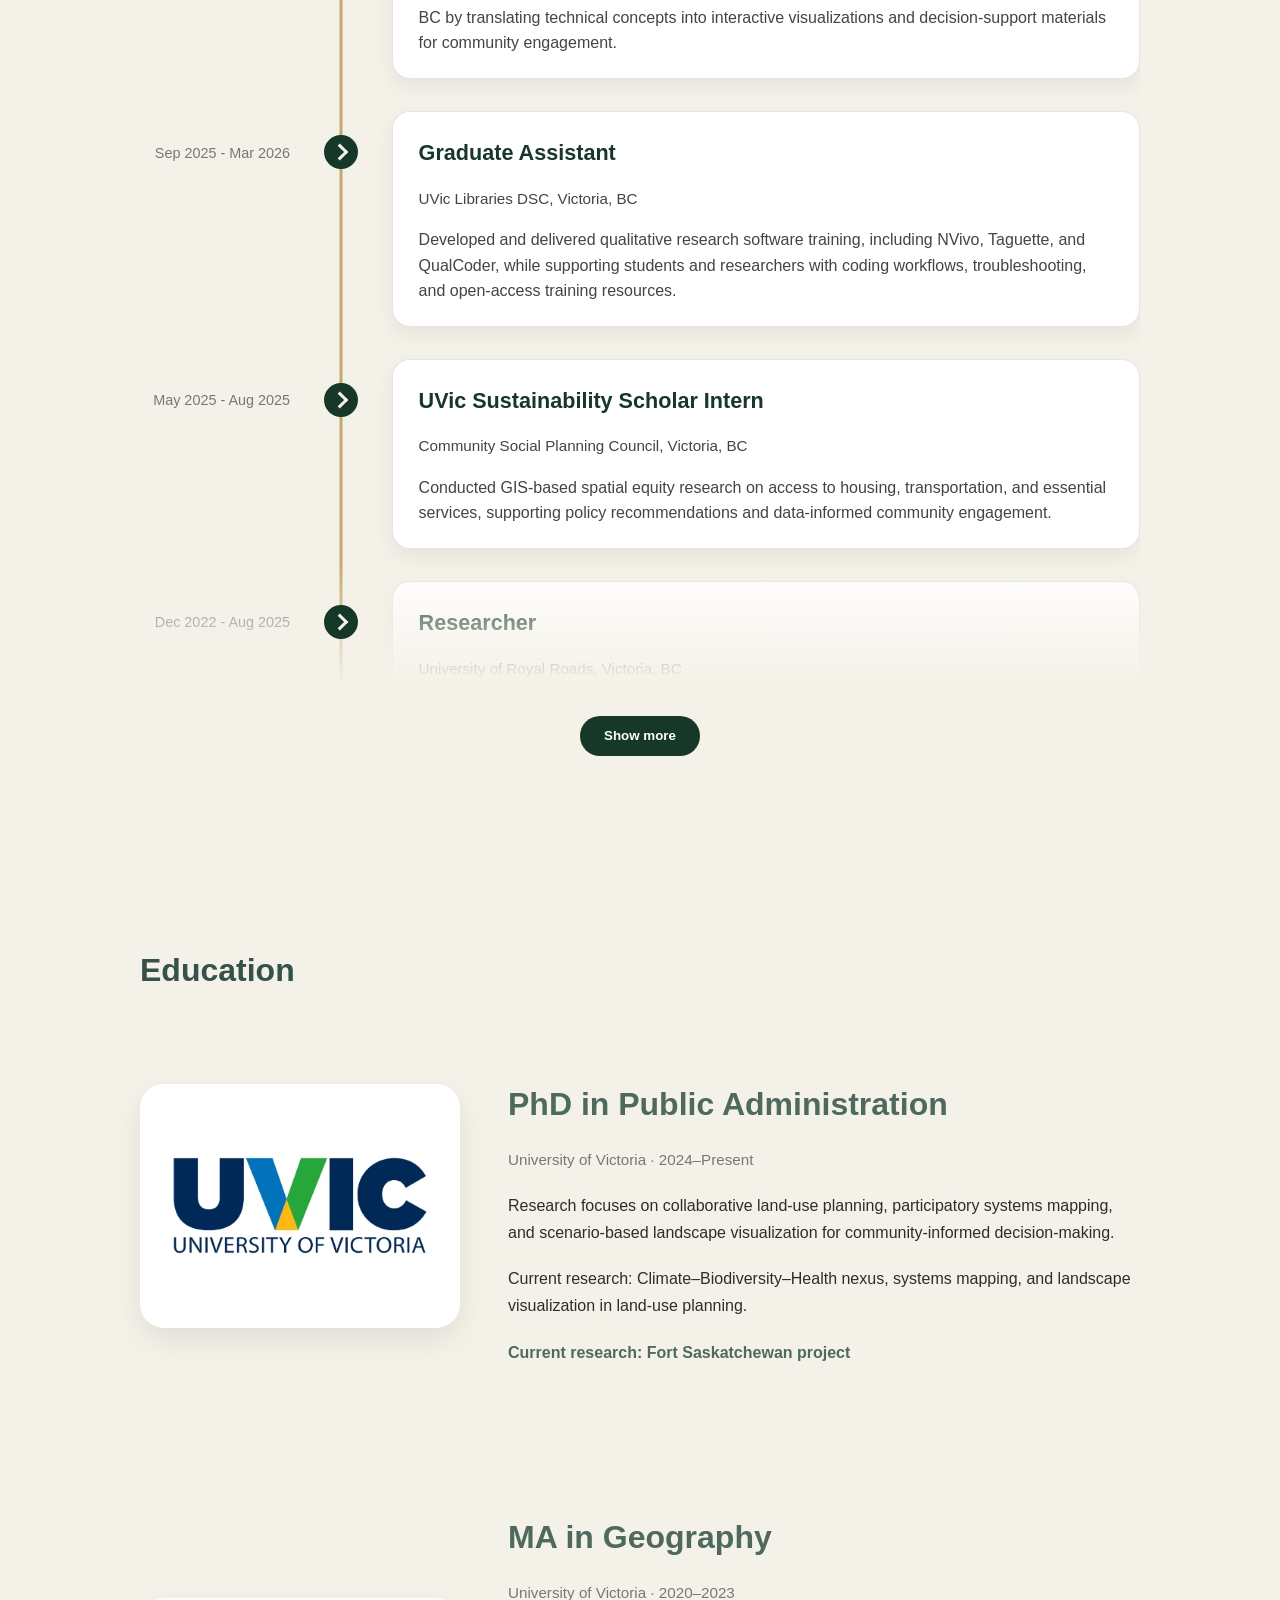
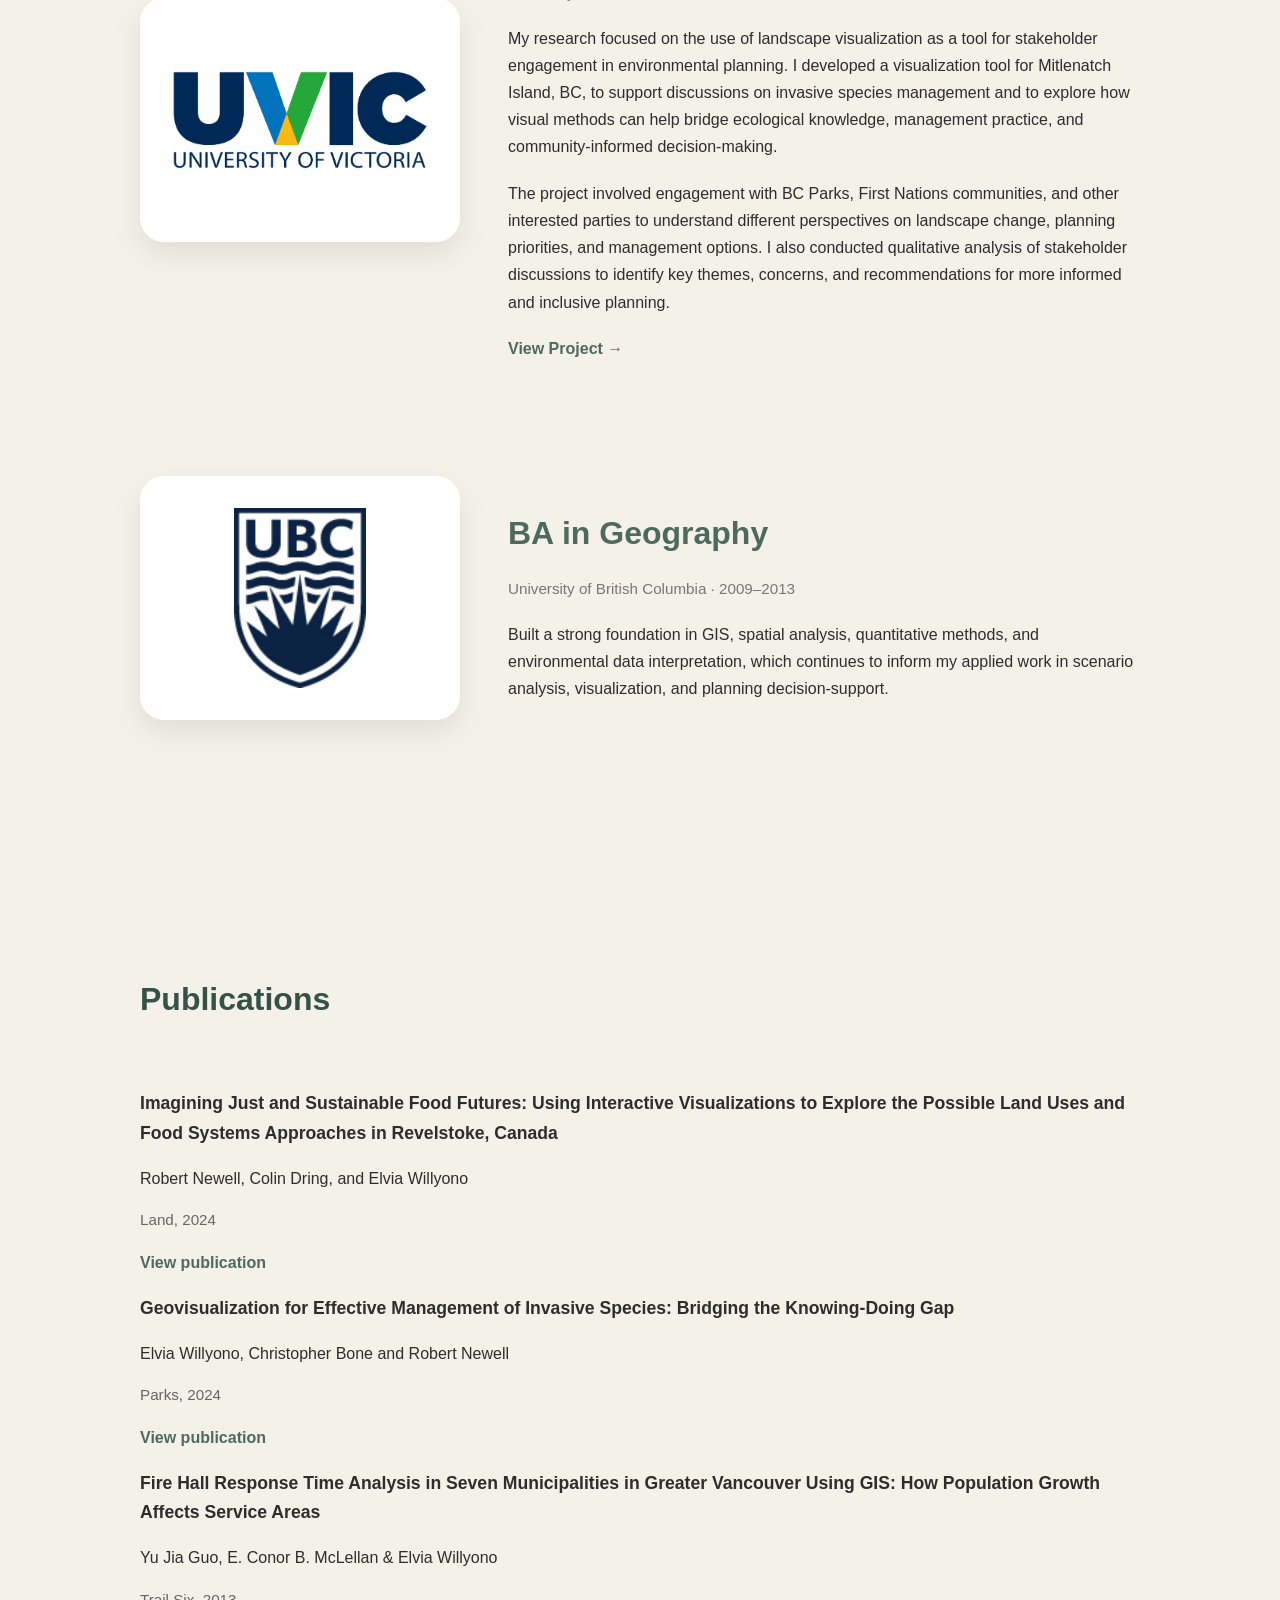
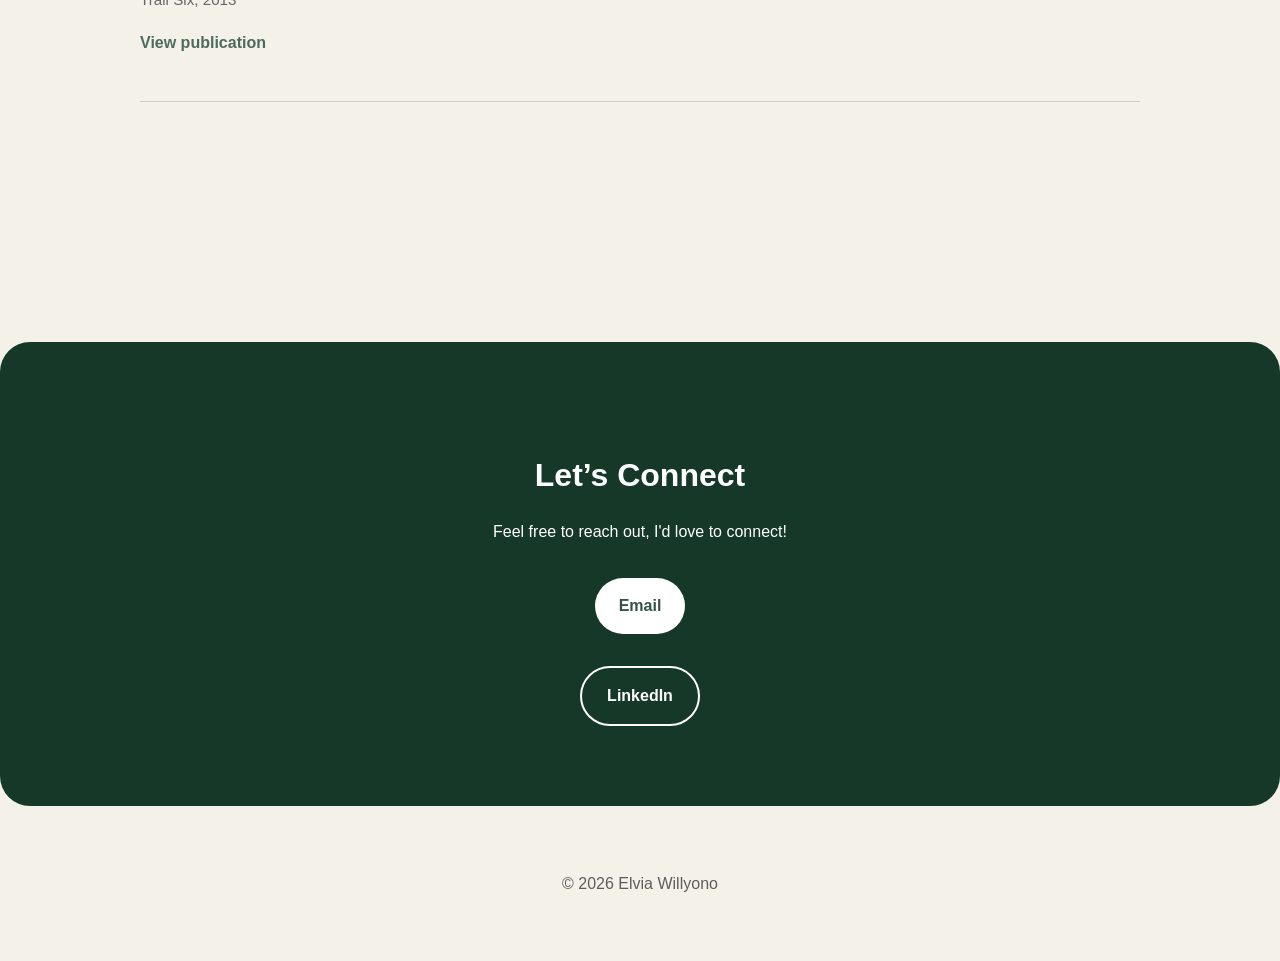
==== commit dc15726a: "Update research link text from 'case study' to 'project'" ====
--- a/index.html
+++ b/index.html
@@ -395,7 +395,7 @@
         <div class="experience-marker"></div>
 
         <div class="experience-card">
-          <h3>GIS Engineert</h3>
+          <h3>GIS Engineer</h3>
           <p class="experience-meta">
             Esri, Singapore
           </p>
@@ -453,7 +453,7 @@
 
       <a class="education-link" target="_blank"
          href="https://triaslab.ca/land-use">
-        Current research: Fort Saskatchewan case study
+        Current research: Fort Saskatchewan project
       </a>
 
     </div>
@@ -703,6 +703,30 @@
       button.textContent = "Show more";
     }
   }
+
+const sections = document.querySelectorAll("section[id]");
+  const navLinks = document.querySelectorAll(".nav-links a");
+
+  window.addEventListener("scroll", () => {
+    let current = "";
+
+    sections.forEach((section) => {
+      const sectionTop = section.offsetTop - 120;
+      const sectionHeight = section.offsetHeight;
+
+      if (window.scrollY >= sectionTop && window.scrollY < sectionTop + sectionHeight) {
+        current = section.getAttribute("id");
+      }
+    });
+
+    navLinks.forEach((link) => {
+      link.classList.remove("active");
+
+      if (link.getAttribute("href") === "#" + current) {
+        link.classList.add("active");
+      }
+    });
+  });
 </script>
 
 </body>
--- a/style.css
+++ b/style.css
@@ -75,6 +75,32 @@
   opacity: 0.65;
 }
 
+.nav-links a {
+  position: relative;
+  text-decoration: none;
+  color: #2d2d2d;
+  font-weight: 600;
+  font-size: 0.95rem;
+  letter-spacing: 0.04em;
+  transition: 0.2s;
+}
+
+.nav-links a::after {
+  content: "";
+  position: absolute;
+  left: 0;
+  bottom: -0.35rem;
+  width: 0;
+  height: 2px;
+  background-color: #153828;
+  border-radius: 999px;
+  transition: width 0.2s ease;
+}
+
+.nav-links a:hover::after,
+.nav-links a.active::after {
+  width: 100%;
+}
 
 /* =========================================================
    3. HOME PAGE HERO - Main landing-page hero section.
